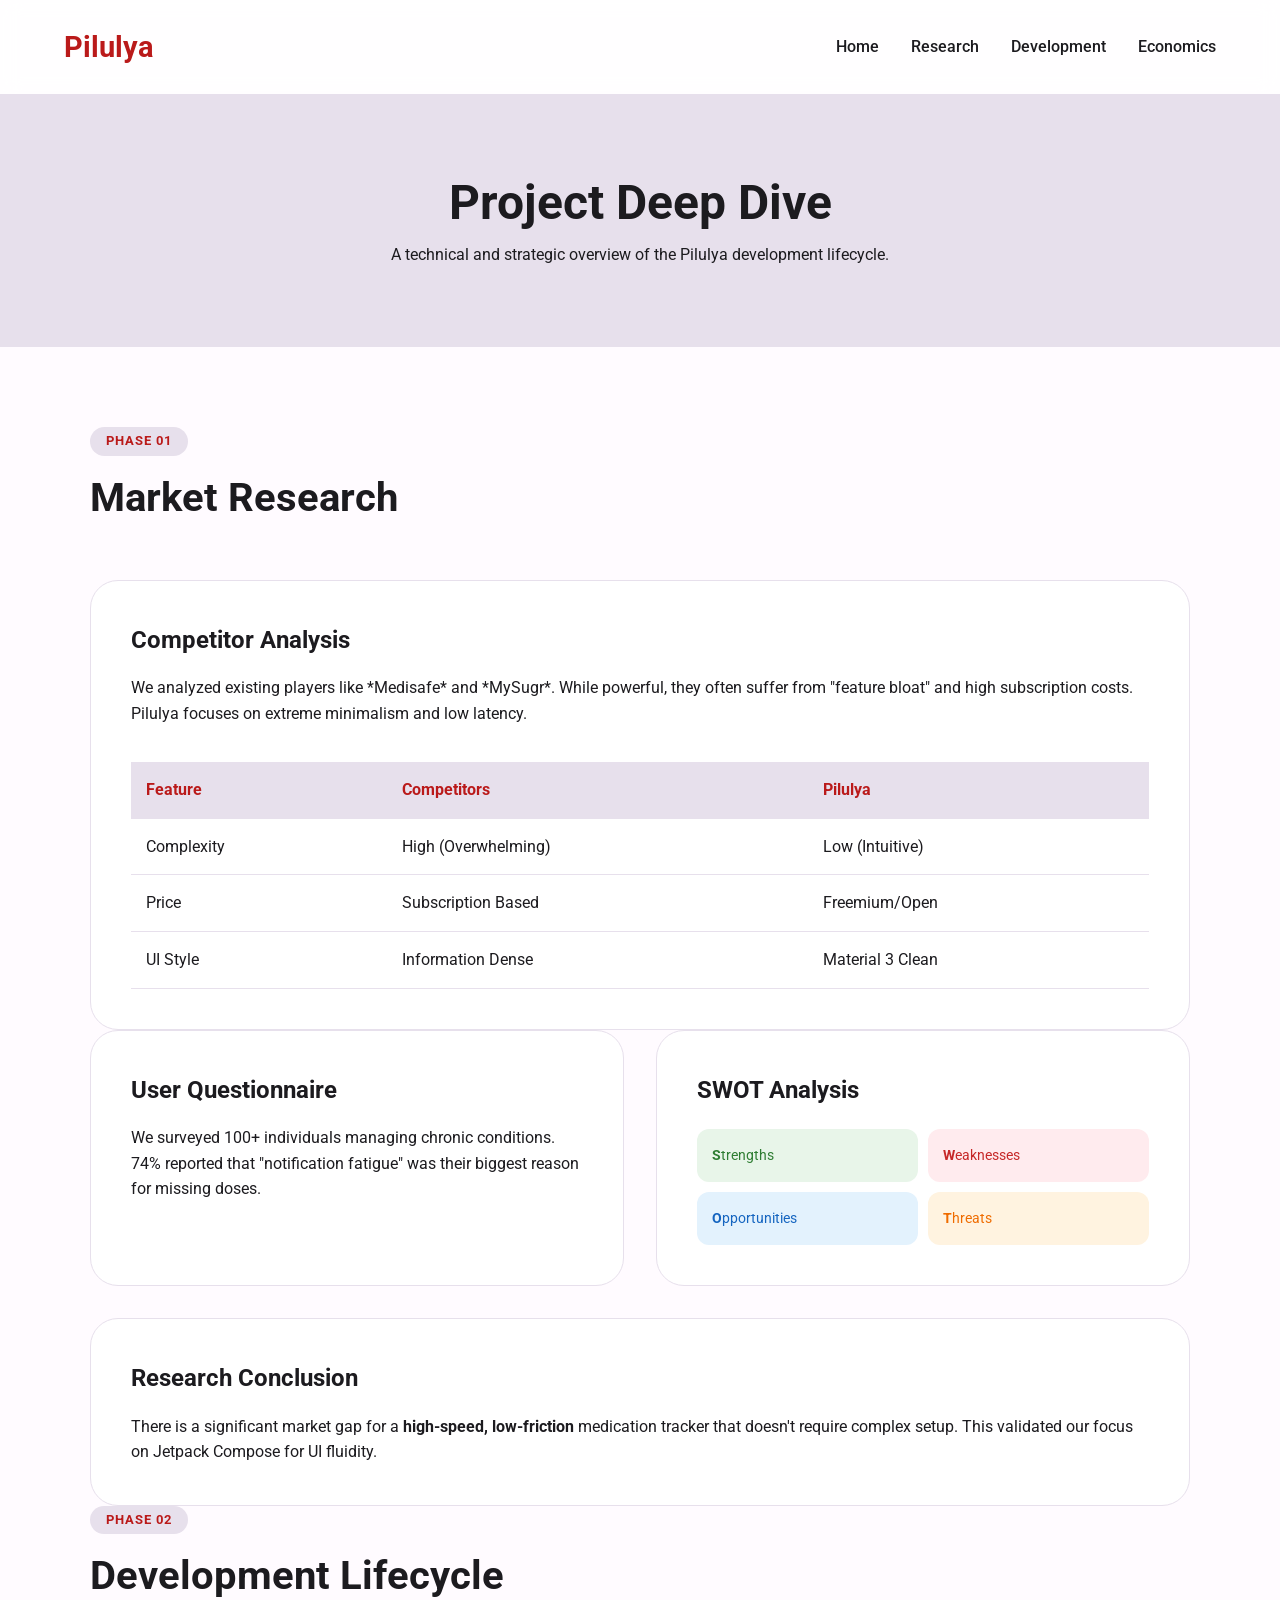
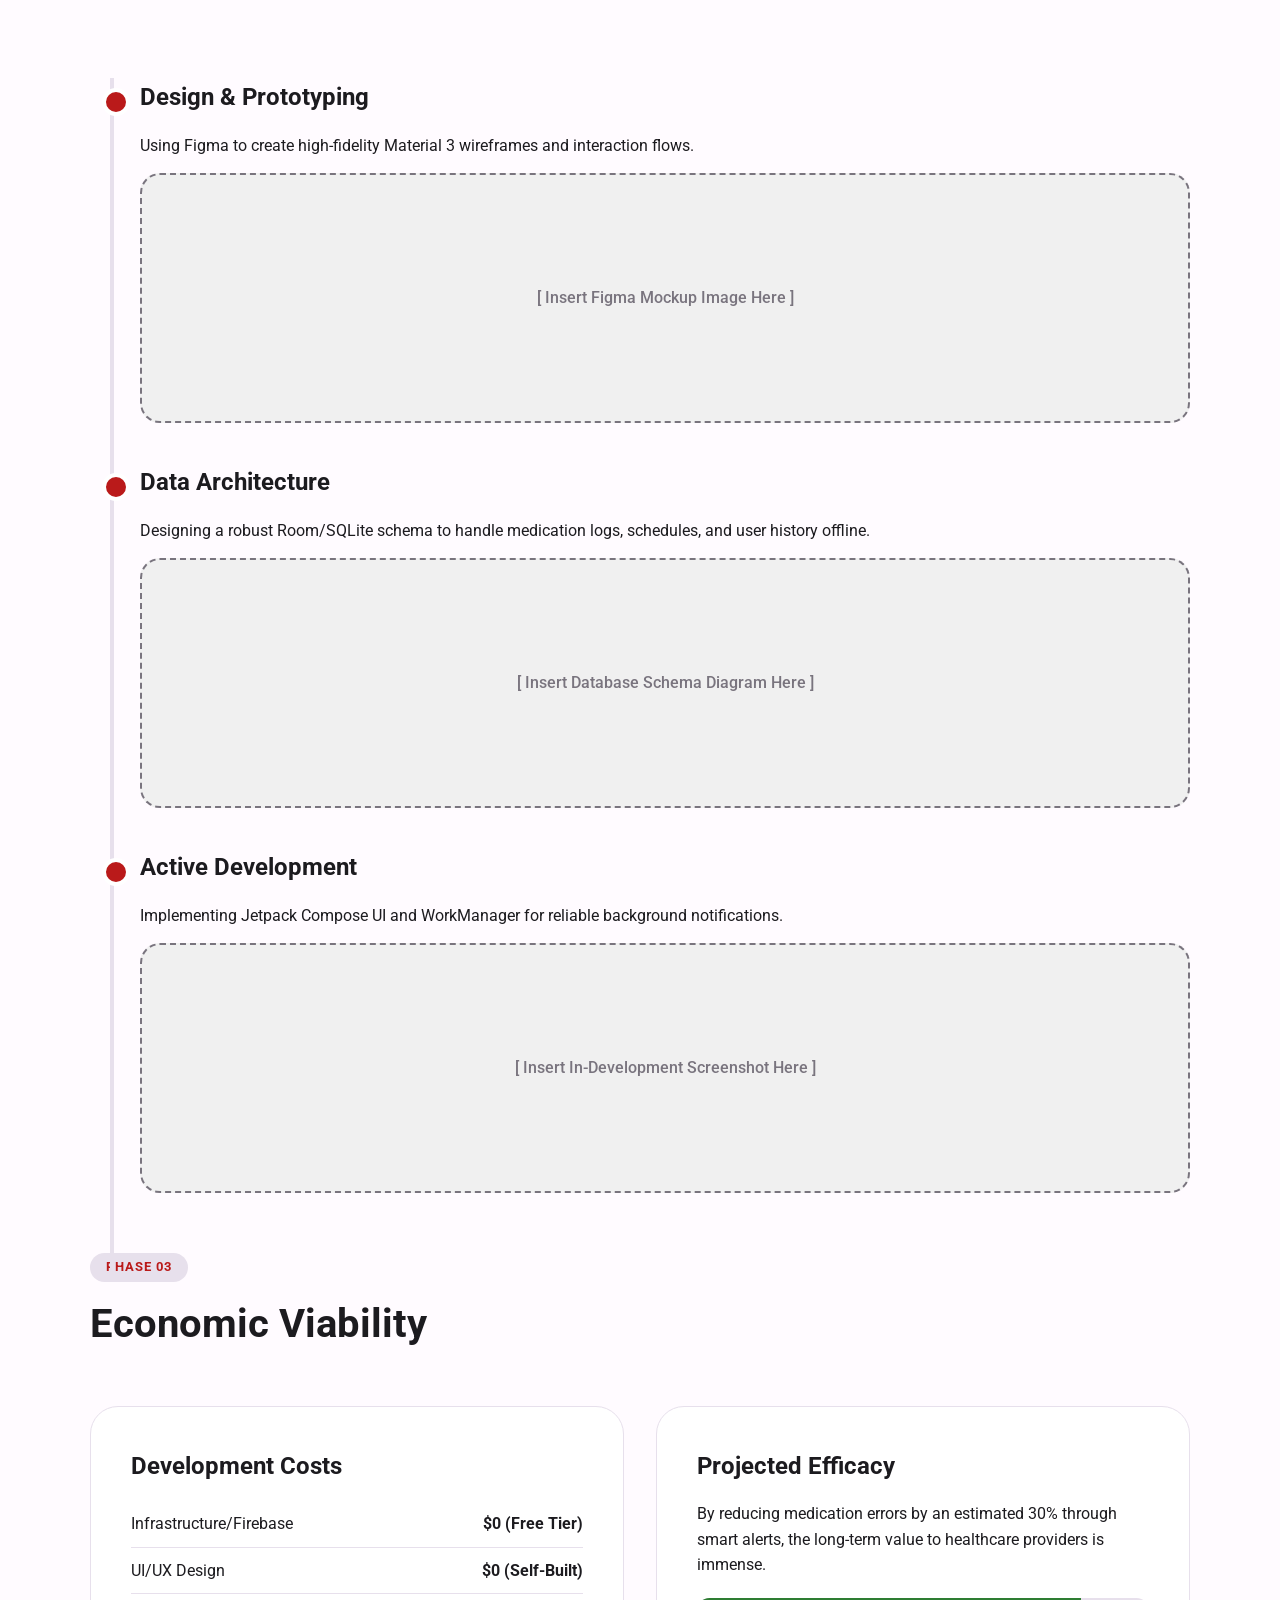
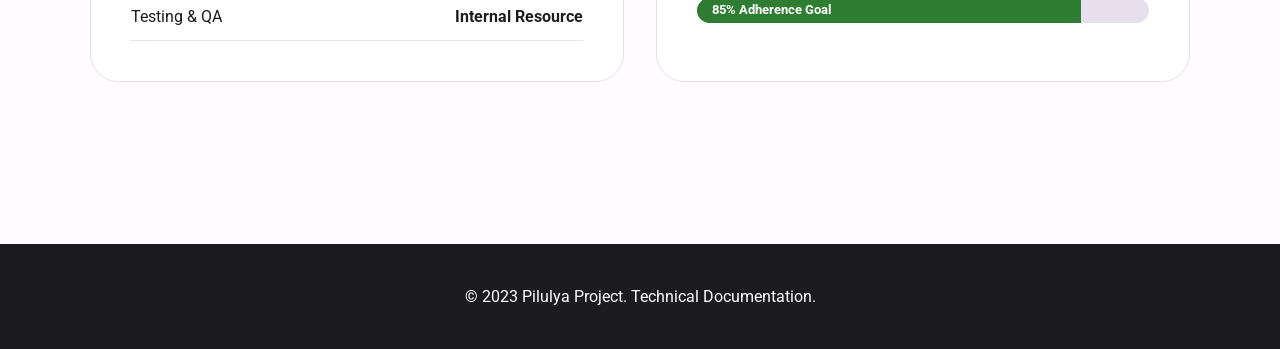
==== site/about.html @ 0bb1e834 "Переместил файлы сайта в папку site" ====
<!DOCTYPE html>
<html lang="en">
<head>
    <meta charset="UTF-8">
    <meta name="viewport" content="width=device-width, initial-scale=1.0">
    <title>About Project | Pilulya</title>
    <link rel="stylesheet" href="style.css">
    <link href="https://fonts.googleapis.com/css2?family=Roboto:wght@300;400;500;700&display=swap" rel="stylesheet">
</head>
<body>

    <nav class="navbar">
        <div class="logo"><a href="index.html" style="text-decoration: none; color: var(--md-sys-color-primary);">Pilulya</a></div>
        <ul class="nav-links">
            <li><a href="index.html">Home</a></li>
            <li><a href="#market-research">Research</a></li>
            <li><a href="#development">Development</a></li>
            <li><a href="#economic">Economics</a></li>
        </ul>
    </nav>

    <header class="about-hero">
        <h1>Project Deep Dive</h1>
        <p>A technical and strategic overview of the Pilulya development lifecycle.</p>
    </header>

    <main class="container section">
        
        <!-- SECTION 1: MARKET RESEARCH -->
        <section id="market-research" class="research-section">
            <div class="section-header">
                <span class="badge">Phase 01</span>
                <h2>Market Research</h2>
            </div>

            <div class="card full-width">
                <h3>Competitor Analysis</h3>
                <p>We analyzed existing players like *Medisafe* and *MySugr*. While powerful, they often suffer from "feature bloat" and high subscription costs. Pilulya focuses on extreme minimalism and low latency.</p>
                <div class="comparison-table">
                    <table>
                        <thead>
                            <tr>
                                <th>Feature</th>
                                <th>Competitors</th>
                                <th>Pilulya</th>
                            </tr>
                        </thead>
                        <tbody>
                            <tr><td>Complexity</td><td>High (Overwhelming)</td><td>Low (Intuitive)</td></tr>
                            <tr><td>Price</td><td>Subscription Based</td><td>Freemium/Open</td></tr>
                            <tr><td>UI Style</td><td>Information Dense</td><td>Material 3 Clean</td></tr>
                        </tbody>
                    </table>
                </div>
            </div>

            <div class="grid-2">
                <div class="card">
                    <h3>User Questionnaire</h3>
                    <p>We surveyed 100+ individuals managing chronic conditions. 74% reported that "notification fatigue" was their biggest reason for missing doses.</p>
                </div>
                <div class="card">
                    <h3>SWOT Analysis</h3>
                    <div class="swot-grid">
                        <div class="swot-item s"><strong>S</strong>trengths</div>
                        <div class="swot-item w"><strong>W</strong>eaknesses</div>
                        <div class="swot-item o"><strong>O</strong>pportunities</div>
                        <div class="swot-item t"><strong>T</strong>hreats</div>
                    </div>
                </div>
            </div>

            <div class="card full-width conclusion-card">
                <h3>Research Conclusion</h3>
                <p>There is a significant market gap for a <strong>high-speed, low-friction</strong> medication tracker that doesn't require complex setup. This validated our focus on Jetpack Compose for UI fluidity.</p>
            </div>
        </section>

        <!-- SECTION 2: DEVELOPMENT STAGES -->
        <section id="development" class="development-section">
            <div class="section-header">
                <span class="badge">Phase 02</span>
                <h2>Development Lifecycle</h2>
            </div>

            <div class="timeline">
                <!-- Stage 1: Figma -->
                <div class="timeline-item">
                    <div class="timeline-content">
                        <h3>Design & Prototyping</h3>
                        <p>Using Figma to create high-fidelity Material 3 wireframes and interaction flows.</p>
                        <div class="image-placeholder figma-mockup">
                            <span>[ Insert Figma Mockup Image Here ]</span>
                        </div>
                    </div>
                </div>

                <!-- Stage 2: Database -->
                <div class="timeline-item">
                    <div class="timeline-content">
                        <h3>Data Architecture</h3>
                        <p>Designing a robust Room/SQLite schema to handle medication logs, schedules, and user history offline.</p>
                        <div class="image-placeholder db-schema">
                            <span>[ Insert Database Schema Diagram Here ]</span>
                        </div>
                    </div>
                </div>

                <!-- Stage 3: Implementation -->
                <div class="timeline-item">
                    <div class="timeline-content">
                        <h3>Active Development</h3>
                        <p>Implementing Jetpack Compose UI and WorkManager for reliable background notifications.</p>
                        <div class="image-placeholder app-screenshot">
                            <span>[ Insert In-Development Screenshot Here ]</span>
                        </div>
                    </div>
                </div>
            </div>
        </section>

        <!-- SECTION 3: ECONOMIC VIABILITY -->
        <section id="economic" class="economics-section">
            <div class="section-header">
                <span class="badge">Phase 03</span>
                <h2>Economic Viability</h2>
            </div>

            <div class="grid-2">
                <div class="card cost-card">
                    <h3>Development Costs</h3>
                    <ul class="cost-list">
                        <li><span>Infrastructure/Firebase</span> <strong>$0 (Free Tier)</strong></li>
                        <li><span>UI/UX Design</span> <strong>$0 (Self-Built)</strong></li>
                        <li><span>Testing & QA</span> <strong>Internal Resource</strong></li>
                    </ul>
                </div>
                <div class="card efficacy-card">
                    <h3>Projected Efficacy</h3>
                    <p>By reducing medication errors by an estimated 30% through smart alerts, the long-term value to healthcare providers is immense.</p>
                    <div class="progress-bar"><div class="progress-fill" style="width: 85%;">85% Adherence Goal</div></div>
                </div>
            </div>
        </section>

    </main>

    <footer>
        <p>&copy; 2023 Pilulya Project. Technical Documentation.</p>
    </footer>

</body>
</html>
---- site/style.css ----
/* Material 3 Color Palette & Variables */
:root {
    --md-sys-color-primary: #ba1a1a; /* Deep Red */
    --md-sys-color-on-primary: #ffffff;
    --md-sys-color-secondary: #2e7d32; /* Forest Green */
    --md-sys-color-on-secondary: #ffffff;
    --md-sys-color-surface: #fffbff;
    --md-sys-color-surface-variant: #e7e0ec;
    --md-sys-color-on-surface: #1c1b1f;
    --md-sys-color-outline: #79747e;
    --md-sys-color-error: #ba1a1a;
    --md-sys-color-success: #4caf50;

    --transition: all 0.3s cubic-bezier(0.4, 0, 0.2, 1);
}

* {
    margin: 0;
    padding: 0;
    box-sizing: border-box;

}

html {
    scroll-behavior: smooth;
}

body {
    font-family: 'Roboto', sans-serif;
    background-color: var(--md-sys-color-surface);
    color: var(--md-sys-color-on-surface);
    line-height: 1.6;
}

.container {
    max-width: 1100px;
    margin: 0 auto;
    padding: 0 20px;
}

/* Typography */
h1 { font-size: 3.5rem; line-height: 1.2; margin-bottom: 1.5rem; }
h2 { font-size: 2.5rem; color: var(--md-sys-color-on-surface); }
h3 { font-size: 1.5rem; margin-bottom: 1rem; }
.text-red { color: var(--md-sys-color-primary); }

/* Navbar */
.navbar {
    display: flex;
    justify-content: space-between;
    align-items: center;
    padding: 1.5rem 5%;
    position: sticky;
    top: 0;
    background: rgba(255, 255, 255, 0.8);
    backdrop-filter: blur(10px);
    z-index: 1000;
}

.logo {
    font-size: 1.8rem;
    font-weight: 700;
    color: var(--md-sys-color-primary);
}

.nav-links {
    display: flex;
    list-style: none;
    gap: 2rem;
}

.nav-links a {
    text-decoration: none;
    color: var(--md-sys-color-on-surface);
    font-weight: 500;
    transition: var(--transition);
}

.nav-links a:hover {
    color: var(--md-sys-color-secondary);
}

/* Hero Section */
.hero {
    padding: 100px 5% 60px;
    text-align: center;
    background: linear-gradient(180deg, #fff 0%, #fdf2f2 100%);
}

.hero p {
    font-size: 1.2rem;
    max-width: 600px;
    margin: 0 auto 2rem;
    color: var(--md-sys-color-outline);
}

/* Buttons */
.btn-primary {
    background-color: var(--md-sys-color-primary);
    color: white;
    padding: 14px 32px;
    border-radius: 50px; /* M3 Rounded Pill Shape */
    text-decoration: none;
    font-weight: 500;
    display: inline-block;
    transition: var(--transition);
}

.btn-primary:hover {
    transform: translateY(-2px);
    box-shadow: 0 4px 12px rgba(186, 26, 26, 0.3);
}

/* Section Styles */
.section {
    padding: 80px 0;
}

.bg-alt {
    background-color: #fdfcfc;
}

.section-header {
    margin-bottom: 50px;
}

.badge {
    display: inline-block;
    padding: 4px 16px;
    border-radius: 20px;
    background-color: var(--md-sys-color-surface-variant);
    color: var(--md-sys-color-primary);
    font-size: 0.8rem;
    text-transform: uppercase;
    letter-spacing: 1px;
    font-weight: 700;
    margin-bottom: 10px;
}

/* Cards */
.card-grid {
    display: grid;
    grid-template-columns: repeat(auto-fit, minmax(300px, 1fr));
    gap: 2rem;
}

.card {
    background: white;
    padding: 40px;
    border-radius: 28px; /* M3 Large Corner Radius */
    border: 1px solid var(--md-sys-color-surface-variant);
    transition: var(--transition);
}

.card:hover {
    border-color: var(--md-sys-color-secondary);
    transform: translateY(-5px);
}

.icon {
    font-size: 2rem;
    margin-bottom: 1rem;
}

/* Tech Stack */
.tech-grid {
    display: flex;
    flex-wrap: wrap;
    gap: 12px;
}

.tech-item {
    background: var(--md-sys-color-surface-variant);
    padding: 10px 24px;
    border-radius: 50px;
    font-weight: 500;
    color: var(--md-sys-color-on-surface);
}

/* Screenshot Mockups */
.screenshot-slider {
    display: grid;
    grid-template-columns: repeat(auto-fit, minmax(250px, 1fr));
    gap: 2rem;
}

.mockup-card {
    text-align: center;
}

.mockup-img {
    width: 100%;
    aspect-ratio: 9/16;
    border-radius: 32px;
    margin-bottom: 15px;
    display: flex;
    align-items: center;
    justify-content: center;
    font-weight: bold;
    color: var(--md-sys-color-primary);
    border: 8px solid #2c2c2c; /* Phone Frame Effect */
    box-shadow: 0 10px 30px rgba(0,0,0,0.1);
}

/* Footer */
footer {
    text-align: center;
    padding: 40px;
    background: var(--md-sys-color-on-surface);
    color: white;
    margin-top: 50px;
}

/* Responsive Mobile Adjustments */
@media (max-width: 768px) {
    h1 { font-size: 2.5rem; }
    .nav-links { display: none; } /* For simplicity in this demo */
}

/* --- Additional Styles for About Page --- */

.about-hero {
    padding: 80px 5%;
    text-align: center;
    background: var(--md-sys-color-surface-variant);
}

.about-hero h1 {
    font-size: 3rem;
    margin-bottom: 10px;
}

/* Layout Helpers */
.grid-2 {
    display: grid;
    grid-template-columns: repeat(auto-fit, minmax(450px, 1fr));
    gap: 2rem;
    margin-bottom: 2rem;
}

.full-width {
    grid-column: 1 / -1;
}

/* Comparison Table */
.comparison-table {
    overflow-x: auto;
    margin-top: 20px;
}

table {
    width: 100%;
    border-collapse: collapse;
    margin-top: 1rem;
}

th, td {
    text-align: left;
    padding: 15px;
    border-bottom: 1px solid var(--md-sys-color-surface-variant);
}

th {
    background-color: var(--md-sys-color-surface-variant);
    color: var(--md-sys-color-primary);
}

/* SWOT Analysis */
.swot-grid {
    display: grid;
    grid-template-columns: 1fr 1fr;
    gap: 10px;
    margin-top: 20px;
}

.swot-item {
    padding: 15px;
    border-radius: 12px;
    font-size: 0.9rem;
}
.s { background: #e8f5e9; color: #2e7d32; } /* Green */
.w { background: #ffebee; color: #c62828; } /* Red */
.o { background: #e3f2fd; color: #1565c0; } /* Blue */
.t { background: #fff3e0; color: #ef6c00; } /* Orange */

/* Timeline Styles */
.timeline {
    position: relative;
    padding: 20px 0;
}

.timeline::before {
    content: '';
    position: absolute;
    left: 20px;
    height: 100%;
    width: 4px;
    background: var(--md-sys-color-surface-variant);
}

.timeline-item {
    margin-left: 50px;
    margin-bottom: 40px;
    position: relative;
}

.timeline-item::before {
    content: '';
    position: absolute;
    left: -38px;
    top: 10px;
    width: 20px;
    height: 20px;
    border-radius: 50%;
    background: var(--md-sys-color-primary);
    border: 4px solid white;
}

/* Image Placeholders */
.image-placeholder {
    width: 100%;
    height: 250px;
    background: #f0f0f0;
    border: 2px dashed var(--md-sys-color-outline);
    border-radius: 20px;
    display: flex;
    align-items: center;
    justify-content: center;
    margin-top: 15px;
    color: var(--md-sys-color-outline);
    font-weight: 500;
}

/* Economic Section */
.cost-list {
    list-style: none;
}

.cost-list li {
    display: flex;
    justify-content: space-between;
    padding: 10px 0;
    border-bottom: 1px solid var(--md-sys-color-surface-variant);
}

.progress-bar {
    background: var(--md-sys-color-surface-variant);
    height: 25px;
    border-radius: 50px;
    margin-top: 20px;
    overflow: hidden;
}

.progress-fill {
    background: var(--md-sys-color-secondary);
    height: 100%;
    display: flex;
    align-items: center;
    padding-left: 15px;
    color: white;
    font-size: 0.8rem;
    font-weight: bold;
}

/* Responsive Fixes */
@media (max-width: 600px) {
    .grid-2 { grid-template-columns: 1fr; }
}

/* --- Team Page Specific Styles --- */

.team-grid {
    display: grid;
    grid-template-columns: repeat(auto-fit, minmax(300px, 1fr));
    gap: 2.5rem;
    justify-content: center;
}

.team-card {
    background: white;
    border-radius: 32px; /* M3 Large Radius */
    padding: 40px 20px;
    text-align: center;
    border: 1px solid var(--md-sys-color-surface-variant);
    transition: var-transition;
}

.team-card:hover {
    transform: translateY(-10px);
    box-shadow: 0 12px 24px rgba(0,0,0,0.05);
}

.member-avatar {
    width: 100px;
    height: 100px;
    margin: 0 auto 20px;
    border-radius: 50%;
    display: flex;
    align-items: center;
    justify-content: center;
    font-weight: 700;
    font-size: 1.5rem;
    color: white;
}

.member-info h3 {
    margin-bottom: 5px;
    font-size: 1.4rem;
}

.member-info p {
    font-size: 0.95rem;
    color: var(--md-sys-color-outline);
    margin-bottom: 20px;
    min-height: 45px; /* Keeps cards aligned */
}

/* Role Badges */
.role-badge {
    display: inline-block;
    padding: 6px 16px;
    border-radius: 50px;
    font-size: 0.75rem;
    text-transform: uppercase;
    font-weight: 700;
    letter-spacing: 0.5px;
    margin-bottom: 15px;
}

/* Role Specific Colors */
.role-lead { background: #ffebee; color: var(--md-sys-color-primary); }
.role-tech { background: #e8f5e9; color: var(--md-sys-color-secondary); }
.role-design { background: #f3e5f5; color: #7b1fa2; }
.role-finance { background: #fff8e1; color: #ff8f00; }

.social-links {
    font-size: 0.85rem;
}

.social-links a {
    text-decoration: none;
    color: var(--md-sys-color-primary);
    font-weight: 500;
}

.active {
    border-bottom: 2px solid var(--md-sys-color-primary);
}

/* --- Journal Page Specific Styles --- */

.journal-feed {
    display: flex;
    flex-direction: column;
    gap: 2rem;
    max-width: 800px; /* Keeps the reading line comfortable for eyes */
    margin: 0 auto;
}

.journal-post {
    background: white;
    border-radius: 28px;
    padding: 40px;
    border: 1px solid var(--md-sys-color-surface-variant);
    display: flex;
    flex-direction: column;
    gap: 15px;
    transition: var(--transition);
}

.journal-post:hover {
    border-color: var(--md-sys-color-secondary);
    box-shadow: 0 8px 24px rgba(0,0,0,0.05);
}

.post-date {
    font-size: 0.85rem;
    font-weight: 700;
    color: var(--md-sys-color-outline);
    text-transform: uppercase;
    letter-spacing: 1px;
}

.post-content h2 {
    font-size: 1.8rem;
    margin-bottom: 15px;
    line-height: 1.3;
}

.post-content p {
    color: var(--md-sys-color-on-surface);
    font-size: 1.1rem;
    margin-bottom: 20px;
}

/* Tags/Badges for Posts */
.tag {
    display: inline-block;
    padding: 4px 12px;
    border-radius: 8px;
    font-size: 0.75rem;
    font-weight: 700;
    text-transform: uppercase;
    margin-bottom: 10px;
}

.tag-design { background: #f3e5f5; color: #7b1fa2; }
.tag-tech { background: #e8f5e9; color: #2e7d32; }
.tag-launch { background: #ffebee; color: #c62828; }

/* Text Button Style */
.btn-text {
    text-decoration: none;
    color: var(--md-sys-color-primary);
    font-weight: 700;
    font-size: 1rem;
}

.btn-text:hover {
    text-decoration: underline;
}

/* Active Link in Nav */
.nav-links a.active {
    color: var(--md-sys-color-primary);
    border-bottom: 2px solid var(--md-sys-color-primary);
}

/* --- Resources Page Specific Styles --- */

/* Diagram Placeholder Styling */
/* Diagram Placeholder Styling */
.diagram-placeholder {
    width: 100%;
    aspect-ratio: 16/9; /* Maintains a cinematic widescreen shape */
    background: var(--md-sys-color-surface-variant);
    border: 2px dashed var(--md-sys-color-outline);
    border-radius: 24px;
    margin: 30px 0;
    display: flex;
    flex-direction: column;
    align-items: center;
    justify-content: center;
    text-align: center;
    padding: 20px;
}

.icon-box {
    font-size: 3rem; /* Large emoji/icon size */
    margin-bottom: 10px;
}


.stats-row {
    display: grid;
    grid-template-columns: repeat(auto-fit, minmax(150px, 1fr));
    gap: 20px;
    margin-top: 30px;
    padding-top: 30px;
    border-top: 1px solid var(--md-sys-color-surface-variant);
}

.stat-item {
    text-align: center;
}

.stat-item strong {
    font-size: 1.5rem;
    color: var(--md-sys-color-primary);
}

/* Resource Link List */
.resource-links-section {
    margin-top: 60px;
}

.link-list {
    display: flex;
    flex-direction: column;
    gap: 15px;
}

.resource-link {
    display: flex;
    align-items: center;
    padding: 25px;
    background: white;
    text-decoration: none;
    border-radius: 24px;
    border: 1px solid var(--md-sys-color-surface-variant);
    transition: var(--transition);
}

.resource-link:hover {
    border-color: var(--md-sys-color-secondary);
    transform: translateX(10px);
    background-color: #f9fff9; /* Very subtle green tint */
}

.link-icon {
    font-size: 1.5rem;
    margin-right: 20px;
}

.link-text {
    flex-grow: 1;
}

.link-text h3 {
    font-size: 1.2rem;
    color: var(--md-sys-color-on-surface);
    margin-bottom: 5px;
}

.link-text p {
    font-size: 0.9rem;
    color: var(--md-sys-color-outline);
    margin: 0;
}

.arrow {
    font-size: 1.2rem;
    color: var(--md-sys-color-secondary);
    opacity: 0;
    transition: var(--transition);
}

.resource-link:hover .arrow {
    opacity: 1;
}

@media (max-width: 768px) {
    .resource-link {
        flex-direction: column;
        align-items: flex-start;
    }
    .arrow {
        display: none; /* Hide arrow on mobile to save space */
    }
    .link-icon {
        margin-bottom: 15px;
    }
}
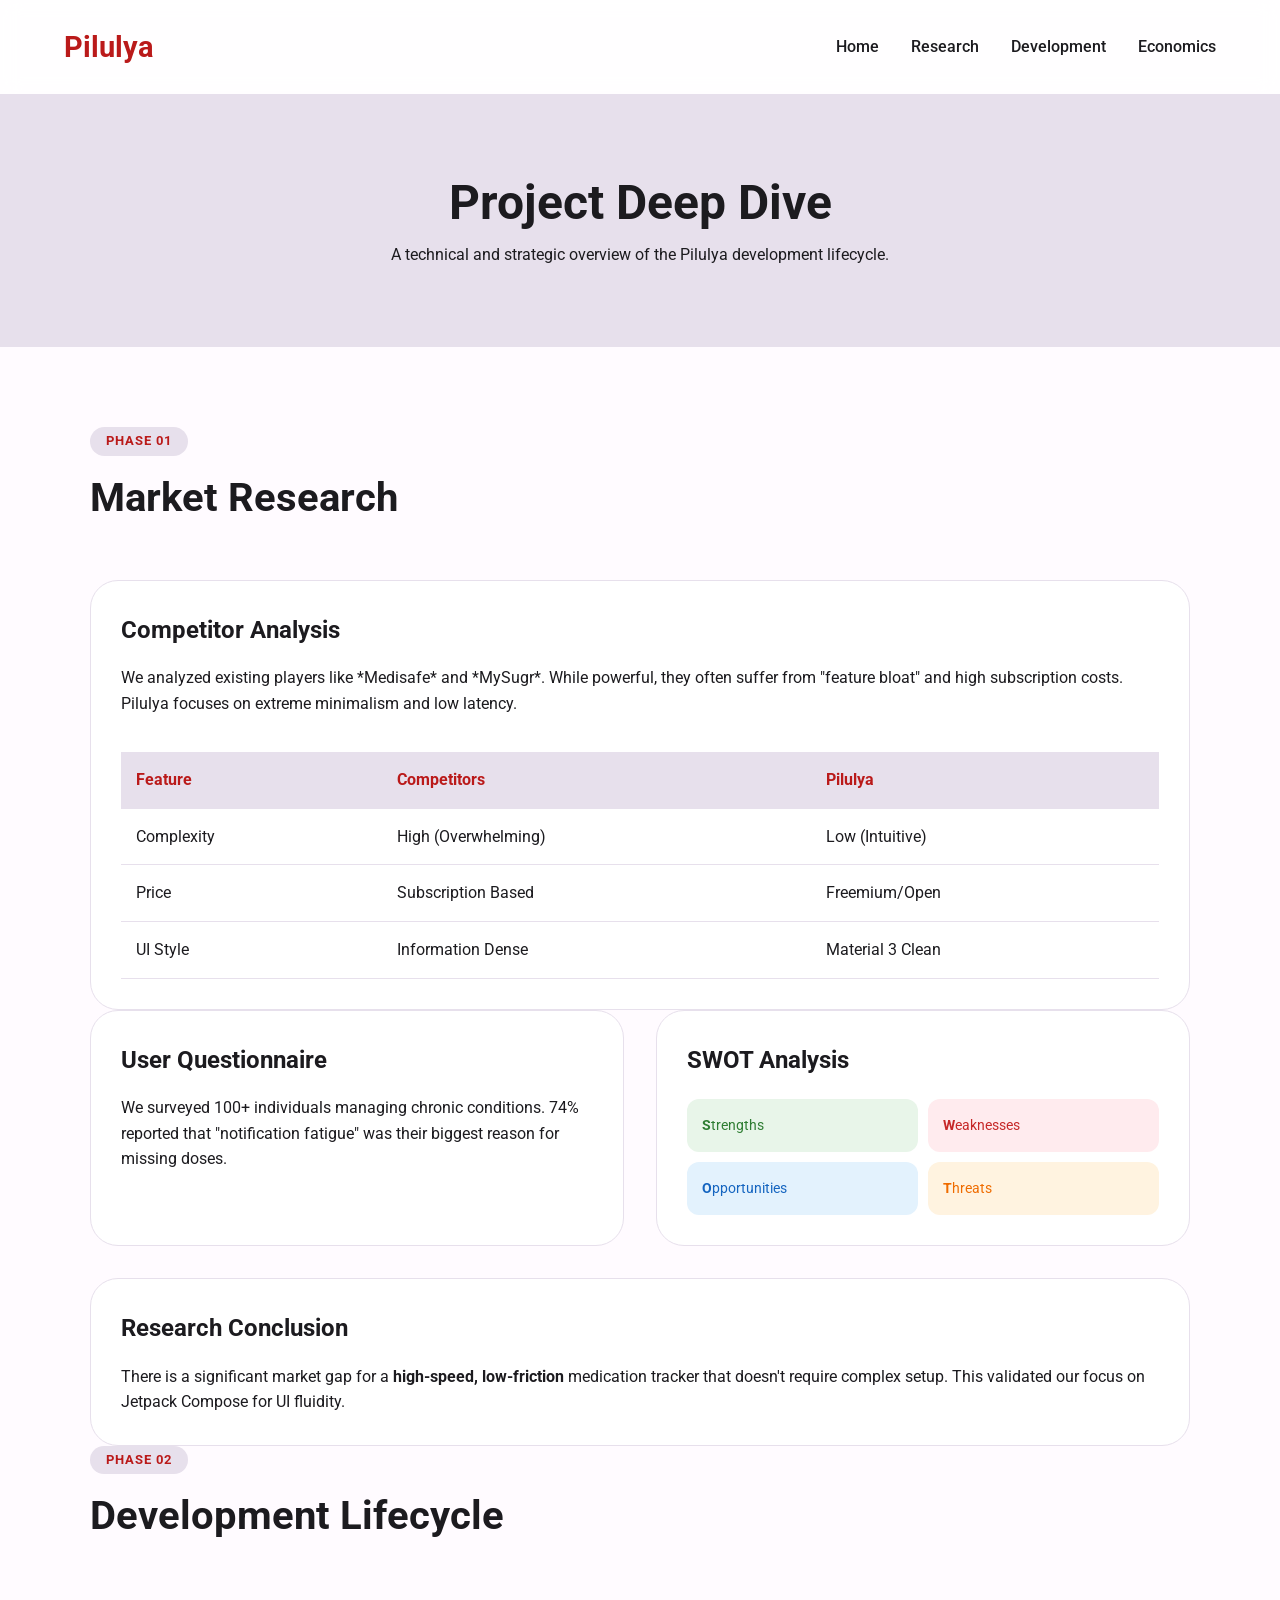
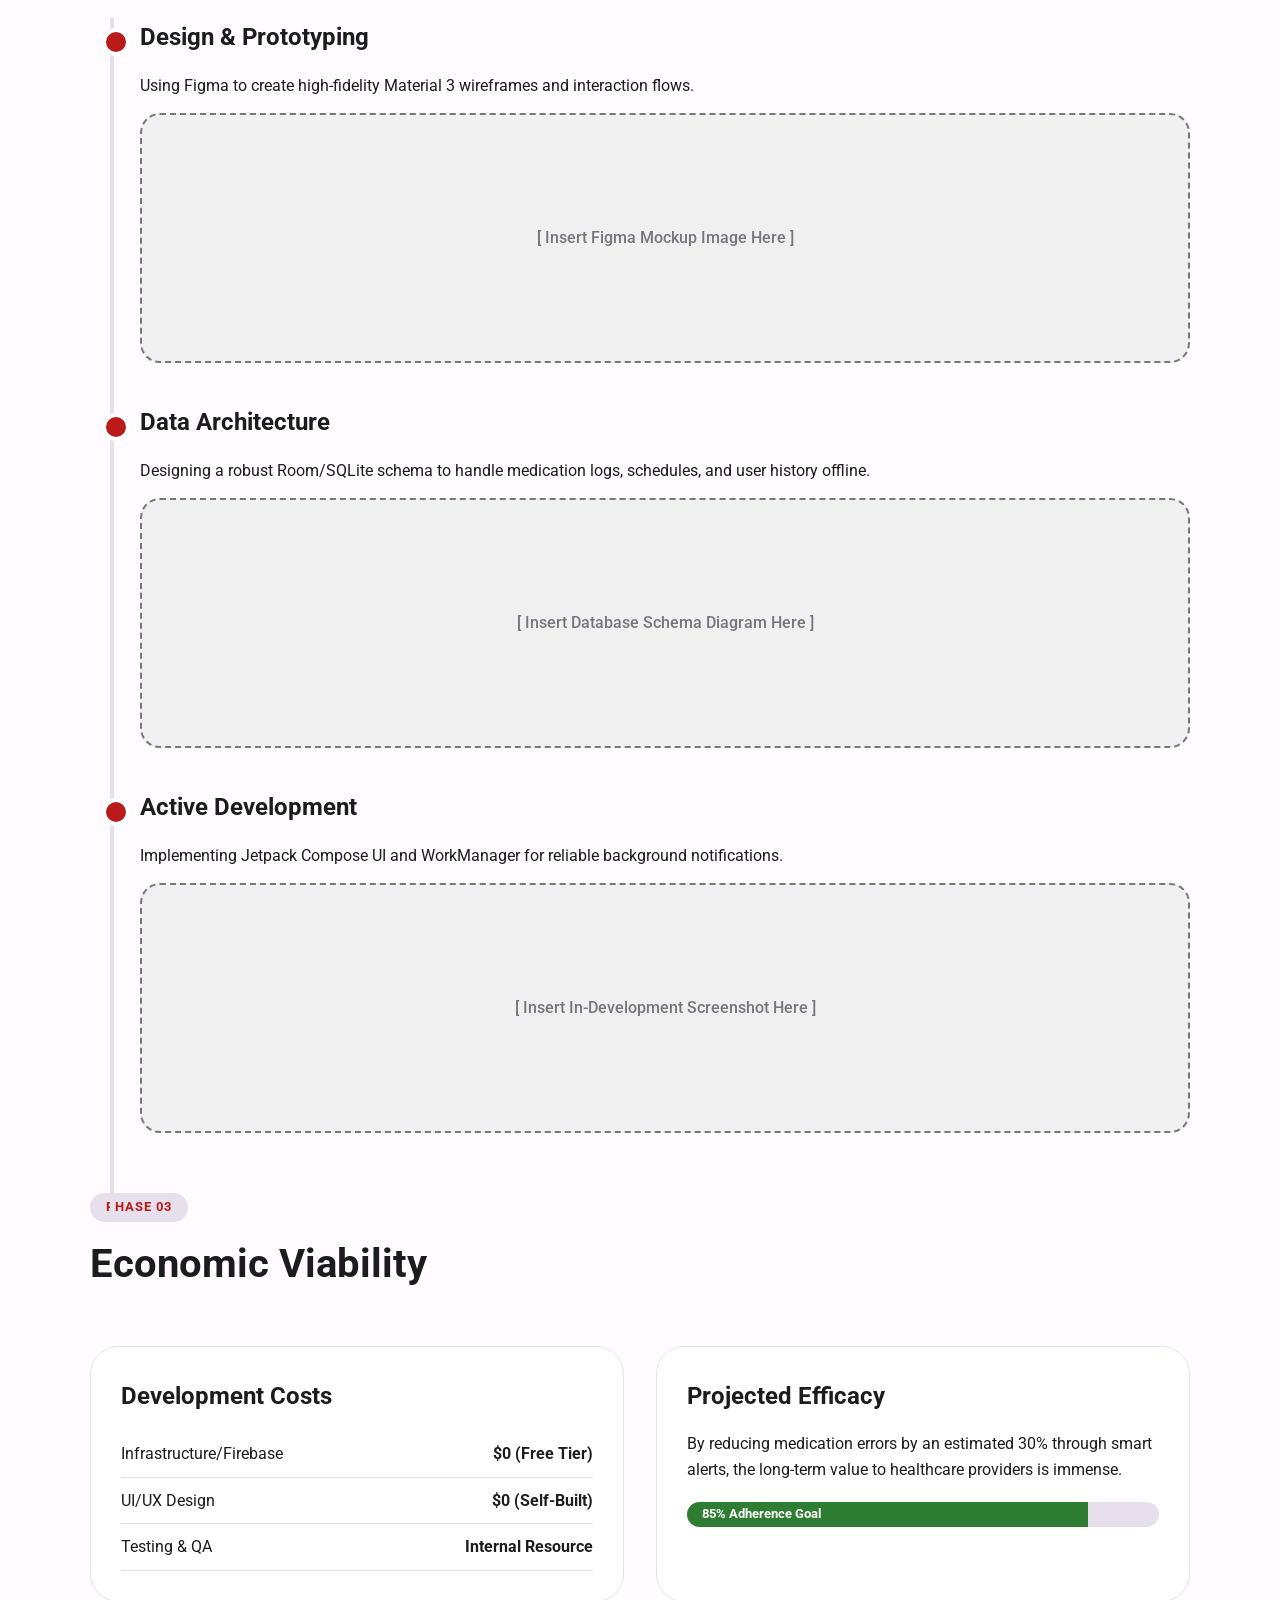
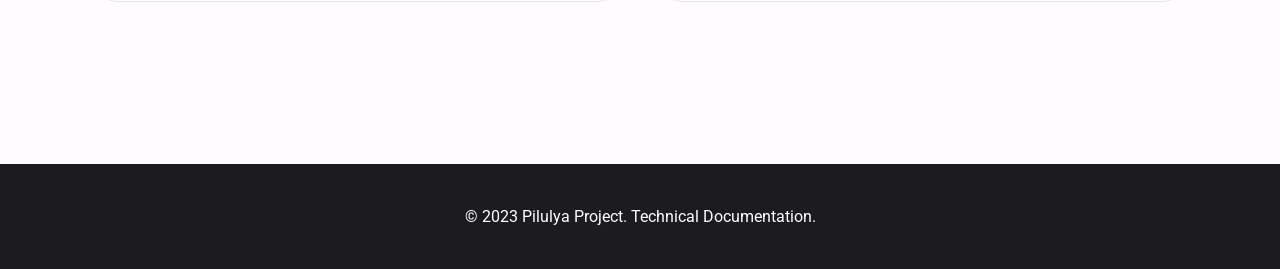
==== commit db697dec: "изменил структуру папки site" ====
--- a/site/about.html
+++ b/site/about.html
@@ -4,7 +4,7 @@
     <meta charset="UTF-8">
     <meta name="viewport" content="width=device-width, initial-scale=1.0">
     <title>About Project | Pilulya</title>
-    <link rel="stylesheet" href="style.css">
+    <link rel="stylesheet" href="/site/css/style.css">
     <link href="https://fonts.googleapis.com/css2?family=Roboto:wght@300;400;500;700&display=swap" rel="stylesheet">
 </head>
 <body>
--- a/site/css/style.css
+++ b/site/css/style.css
@@ -0,0 +1,652 @@
+
+:root {
+    --md-sys-color-primary: #ba1a1a; 
+    --md-sys-color-on-primary: #ffffff;
+    --md-sys-color-secondary: #2e7d32; 
+    --md-sys-color-on-secondary: #ffffff;
+    --md-sys-color-surface: #fffbff;
+    --md-sys-color-surface-variant: #e7e0ec;
+    --md-sys-color-on-surface: #1c1b1f;
+    --md-sys-color-outline: #79747e;
+    --md-sys-color-error: #ba1a1a;
+    --md-sys-color-success: #4caf50;
+
+    --transition: all 0.3s cubic-bezier(0.4, 0, 0.2, 1);
+}
+
+* {
+    margin: 0;
+    padding: 0;
+    box-sizing: border-box;
+
+}
+
+html {
+    scroll-behavior: smooth;
+}
+
+body {
+    font-family: 'Roboto', sans-serif;
+    background-color: var(--md-sys-color-surface);
+    color: var(--md-sys-color-on-surface);
+    line-height: 1.6;
+}
+
+.container {
+    max-width: 1100px;
+    margin: 0 auto;
+    padding: 0 20px;
+}
+
+
+h1 { font-size: 3.5rem; line-height: 1.2; margin-bottom: 1.5rem; }
+h2 { font-size: 2.5rem; color: var(--md-sys-color-on-surface); }
+h3 { font-size: 1.5rem; margin-bottom: 1rem; }
+.text-red { color: var(--md-sys-color-primary); }
+
+
+.navbar {
+    display: flex;
+    justify-content: space-between;
+    align-items: center;
+    padding: 1.5rem 5%;
+    position: sticky;
+    top: 0;
+    background: rgba(255, 255, 255, 0.8);
+    backdrop-filter: blur(10px);
+    z-index: 1000;
+}
+
+.logo {
+    font-size: 1.8rem;
+    font-weight: 700;
+    color: var(--md-sys-color-primary);
+}
+
+.nav-links {
+    display: flex;
+    list-style: none;
+    gap: 2rem;
+}
+
+.nav-links a {
+    text-decoration: none;
+    color: var(--md-sys-color-on-surface);
+    font-weight: 500;
+    transition: var(--transition);
+}
+
+.nav-links a:hover {
+    color: var(--md-sys-color-secondary);
+}
+
+
+.hero {
+    padding: 100px 5% 60px;
+    text-align: center;
+    background: linear-gradient(180deg, #fff 0%, #fdf2f2 100%);
+}
+
+.hero p {
+    font-size: 1.2rem;
+    max-width: 600px;
+    margin: 0 auto 2rem;
+    color: var(--md-sys-color-outline);
+}
+
+
+.btn-primary {
+    background-color: var(--md-sys-color-primary);
+    color: white;
+    padding: 14px 32px;
+    border-radius: 50px; /* M3 Rounded Pill Shape */
+    text-decoration: none;
+    font-weight: 500;
+    display: inline-block;
+    transition: var(--transition);
+}
+
+.btn-primary:hover {
+    transform: translateY(-2px);
+    box-shadow: 0 4px 12px rgba(186, 26, 26, 0.3);
+}
+
+
+.section {
+    padding: 80px 0;
+}
+
+.bg-alt {
+    background-color: #fdfcfc;
+}
+
+.section-header {
+    margin-bottom: 50px;
+}
+
+.badge {
+    display: inline-block;
+    padding: 4px 16px;
+    border-radius: 20px;
+    background-color: var(--md-sys-color-surface-variant);
+    color: var(--md-sys-color-primary);
+    font-size: 0.8rem;
+    text-transform: uppercase;
+    letter-spacing: 1px;
+    font-weight: 700;
+    margin-bottom: 10px;
+}
+
+
+.card-grid {
+    margin: 1% 20%;
+    justify-content: center;
+    display: grid;
+    grid-template-columns: repeat(auto-fit, minmax(150px, 1fr));
+    gap: 1rem;
+}
+
+.card {
+    background: white;
+    padding: 30px;
+    border-radius: 28px; 
+    border: 1px solid var(--md-sys-color-surface-variant);
+    transition: var(--transition);
+
+}
+
+.card:hover {
+    border-color: var(--md-sys-color-secondary);
+    transform: translateY(-5px);
+}
+
+.icon {
+    font-size: 2rem;
+    margin-bottom: 1rem;
+}
+
+
+.tech-grid {
+    justify-content: center;
+    display: flex;
+    flex-wrap: wrap;
+    gap: 12px;
+    margin-top: 1%;
+}
+
+.tech-item {
+    background: var(--md-sys-color-surface-variant);
+    padding: 10px 24px;
+    border-radius: 50px;
+    font-weight: 500;
+    color: var(--md-sys-color-on-surface);
+}
+
+
+.screenshot-slider {
+    margin-top: 1%;
+    justify-content: center;
+    display: flex;
+    flex-wrap: wrap;
+    grid-template-columns: repeat(auto-fit, minmax(250px, 1fr));
+    gap: 10rem;
+}
+
+.mockup-card {
+    
+    text-align: center;
+}
+
+.mockup-img {
+    
+    width: 235px;
+    aspect-ratio: 9/18;
+    border-radius: 32px;
+    display: flex;
+    align-items: center;
+    justify-content: center;
+    font-weight: bold;
+    color: var(--md-sys-color-primary);
+    border: 8px solid #2c2c2c;
+    box-shadow: 0 10px 30px rgba(0,0,0,0.1);
+}
+
+
+footer {
+    text-align: center;
+    padding: 40px;
+    background: var(--md-sys-color-on-surface);
+    color: white;
+    margin-top: 50px;
+}
+
+
+@media (max-width: 768px) {
+    h1 { font-size: 2.5rem; }
+    .nav-links { display: none; } 
+}
+
+
+
+.about-hero {
+    padding: 80px 5%;
+    text-align: center;
+    background: var(--md-sys-color-surface-variant);
+}
+
+.about-hero h1 {
+    font-size: 3rem;
+    margin-bottom: 10px;
+}
+
+/* Layout Helpers */
+.grid-2 {
+    display: grid;
+    grid-template-columns: repeat(auto-fit, minmax(450px, 1fr));
+    gap: 2rem;
+    margin-bottom: 2rem;
+}
+
+.full-width {
+    grid-column: 1 / -1;
+}
+
+/* Comparison Table */
+.comparison-table {
+    overflow-x: auto;
+    margin-top: 20px;
+}
+
+table {
+    width: 100%;
+    border-collapse: collapse;
+    margin-top: 1rem;
+}
+
+th, td {
+    text-align: left;
+    padding: 15px;
+    border-bottom: 1px solid var(--md-sys-color-surface-variant);
+}
+
+th {
+    background-color: var(--md-sys-color-surface-variant);
+    color: var(--md-sys-color-primary);
+}
+
+/* SWOT Analysis */
+.swot-grid {
+    display: grid;
+    grid-template-columns: 1fr 1fr;
+    gap: 10px;
+    margin-top: 20px;
+}
+
+.swot-item {
+    padding: 15px;
+    border-radius: 12px;
+    font-size: 0.9rem;
+}
+.s { background: #e8f5e9; color: #2e7d32; } /* Green */
+.w { background: #ffebee; color: #c62828; } /* Red */
+.o { background: #e3f2fd; color: #1565c0; } /* Blue */
+.t { background: #fff3e0; color: #ef6c00; } /* Orange */
+
+/* Timeline Styles */
+.timeline {
+    position: relative;
+    padding: 20px 0;
+}
+
+.timeline::before {
+    content: '';
+    position: absolute;
+    left: 20px;
+    height: 100%;
+    width: 4px;
+    background: var(--md-sys-color-surface-variant);
+}
+
+.timeline-item {
+    margin-left: 50px;
+    margin-bottom: 40px;
+    position: relative;
+}
+
+.timeline-item::before {
+    content: '';
+    position: absolute;
+    left: -38px;
+    top: 10px;
+    width: 20px;
+    height: 20px;
+    border-radius: 50%;
+    background: var(--md-sys-color-primary);
+    border: 4px solid white;
+}
+
+/* Image Placeholders */
+.image-placeholder {
+    width: 100%;
+    height: 250px;
+    background: #f0f0f0;
+    border: 2px dashed var(--md-sys-color-outline);
+    border-radius: 20px;
+    display: flex;
+    align-items: center;
+    justify-content: center;
+    margin-top: 15px;
+    color: var(--md-sys-color-outline);
+    font-weight: 500;
+}
+
+/* Economic Section */
+.cost-list {
+    list-style: none;
+}
+
+.cost-list li {
+    display: flex;
+    justify-content: space-between;
+    padding: 10px 0;
+    border-bottom: 1px solid var(--md-sys-color-surface-variant);
+}
+
+.progress-bar {
+    background: var(--md-sys-color-surface-variant);
+    height: 25px;
+    border-radius: 50px;
+    margin-top: 20px;
+    overflow: hidden;
+}
+
+.progress-fill {
+    background: var(--md-sys-color-secondary);
+    height: 100%;
+    display: flex;
+    align-items: center;
+    padding-left: 15px;
+    color: white;
+    font-size: 0.8rem;
+    font-weight: bold;
+}
+
+/* Responsive Fixes */
+@media (max-width: 600px) {
+    .grid-2 { grid-template-columns: 1fr; }
+}
+
+/* --- Team Page Specific Styles --- */
+
+.team-grid {
+    display: grid;
+    grid-template-columns: repeat(auto-fit, minmax(300px, 1fr));
+    gap: 2.5rem;
+    justify-content: center;
+}
+
+.team-card {
+    background: white;
+    border-radius: 32px; /* M3 Large Radius */
+    padding: 40px 20px;
+    text-align: center;
+    border: 1px solid var(--md-sys-color-surface-variant);
+    transition: var-transition;
+}
+
+.team-card:hover {
+    transform: translateY(-10px);
+    box-shadow: 0 12px 24px rgba(0,0,0,0.05);
+}
+
+.member-avatar {
+    width: 100px;
+    height: 100px;
+    margin: 0 auto 20px;
+    border-radius: 50%;
+    display: flex;
+    align-items: center;
+    justify-content: center;
+    font-weight: 700;
+    font-size: 1.5rem;
+    color: white;
+}
+
+.member-info h3 {
+    margin-bottom: 5px;
+    font-size: 1.4rem;
+}
+
+.member-info p {
+    font-size: 0.95rem;
+    color: var(--md-sys-color-outline);
+    margin-bottom: 20px;
+    min-height: 45px; /* Keeps cards aligned */
+}
+
+/* Role Badges */
+.role-badge {
+    display: inline-block;
+    padding: 6px 16px;
+    border-radius: 50px;
+    font-size: 0.75rem;
+    text-transform: uppercase;
+    font-weight: 700;
+    letter-spacing: 0.5px;
+    margin-bottom: 15px;
+}
+
+/* Role Specific Colors */
+.role-lead { background: #ffebee; color: var(--md-sys-color-primary); }
+.role-tech { background: #e8f5e9; color: var(--md-sys-color-secondary); }
+.role-design { background: #f3e5f5; color: #7b1fa2; }
+.role-finance { background: #fff8e1; color: #ff8f00; }
+
+.social-links {
+    font-size: 0.85rem;
+}
+
+.social-links a {
+    text-decoration: none;
+    color: var(--md-sys-color-primary);
+    font-weight: 500;
+}
+
+.active {
+    border-bottom: 2px solid var(--md-sys-color-primary);
+}
+
+/* --- Journal Page Specific Styles --- */
+
+.journal-feed {
+    display: flex;
+    flex-direction: column;
+    gap: 2rem;
+    max-width: 800px; /* Keeps the reading line comfortable for eyes */
+    margin: 0 auto;
+}
+
+.journal-post {
+    background: white;
+    border-radius: 28px;
+    padding: 40px;
+    border: 1px solid var(--md-sys-color-surface-variant);
+    display: flex;
+    flex-direction: column;
+    gap: 15px;
+    transition: var(--transition);
+}
+
+.journal-post:hover {
+    border-color: var(--md-sys-color-secondary);
+    box-shadow: 0 8px 24px rgba(0,0,0,0.05);
+}
+
+.post-date {
+    font-size: 0.85rem;
+    font-weight: 700;
+    color: var(--md-sys-color-outline);
+    text-transform: uppercase;
+    letter-spacing: 1px;
+}
+
+.post-content h2 {
+    font-size: 1.8rem;
+    margin-bottom: 15px;
+    line-height: 1.3;
+}
+
+.post-content p {
+    color: var(--md-sys-color-on-surface);
+    font-size: 1.1rem;
+    margin-bottom: 20px;
+}
+
+/* Tags/Badges for Posts */
+.tag {
+    display: inline-block;
+    padding: 4px 12px;
+    border-radius: 8px;
+    font-size: 0.75rem;
+    font-weight: 700;
+    text-transform: uppercase;
+    margin-bottom: 10px;
+}
+
+.tag-design { background: #f3e5f5; color: #7b1fa2; }
+.tag-tech { background: #e8f5e9; color: #2e7d32; }
+.tag-launch { background: #ffebee; color: #c62828; }
+
+/* Text Button Style */
+.btn-text {
+    text-decoration: none;
+    color: var(--md-sys-color-primary);
+    font-weight: 700;
+    font-size: 1rem;
+}
+
+.btn-text:hover {
+    text-decoration: underline;
+}
+
+/* Active Link in Nav */
+.nav-links a.active {
+    color: var(--md-sys-color-primary);
+    border-bottom: 2px solid var(--md-sys-color-primary);
+}
+
+/* --- Resources Page Specific Styles --- */
+
+/* Diagram Placeholder Styling */
+/* Diagram Placeholder Styling */
+.diagram-placeholder {
+    width: 100%;
+    aspect-ratio: 16/9; /* Maintains a cinematic widescreen shape */
+    background: var(--md-sys-color-surface-variant);
+    border: 2px dashed var(--md-sys-color-outline);
+    border-radius: 24px;
+    margin: 30px 0;
+    display: flex;
+    flex-direction: column;
+    align-items: center;
+    justify-content: center;
+    text-align: center;
+    padding: 20px;
+}
+
+.icon-box {
+    font-size: 3rem; /* Large emoji/icon size */
+    margin-bottom: 10px;
+}
+
+
+.stats-row {
+    display: grid;
+    grid-template-columns: repeat(auto-fit, minmax(150px, 1fr));
+    gap: 20px;
+    margin-top: 30px;
+    padding-top: 30px;
+    border-top: 1px solid var(--md-sys-color-surface-variant);
+}
+
+.stat-item {
+    text-align: center;
+}
+
+.stat-item strong {
+    font-size: 1.5rem;
+    color: var(--md-sys-color-primary);
+}
+
+/* Resource Link List */
+.resource-links-section {
+    margin-top: 60px;
+}
+
+.link-list {
+    display: flex;
+    flex-direction: column;
+    gap: 15px;
+}
+
+.resource-link {
+    display: flex;
+    align-items: center;
+    padding: 25px;
+    background: white;
+    text-decoration: none;
+    border-radius: 24px;
+    border: 1px solid var(--md-sys-color-surface-variant);
+    transition: var(--transition);
+}
+
+.resource-link:hover {
+    border-color: var(--md-sys-color-secondary);
+    transform: translateX(10px);
+    background-color: #f9fff9; /* Very subtle green tint */
+}
+
+.link-icon {
+    font-size: 1.5rem;
+    margin-right: 20px;
+}
+
+.link-text {
+    flex-grow: 1;
+}
+
+.link-text h3 {
+    font-size: 1.2rem;
+    color: var(--md-sys-color-on-surface);
+    margin-bottom: 5px;
+}
+
+.link-text p {
+    font-size: 0.9rem;
+    color: var(--md-sys-color-outline);
+    margin: 0;
+}
+
+.arrow {
+    font-size: 1.2rem;
+    color: var(--md-sys-color-secondary);
+    opacity: 0;
+    transition: var(--transition);
+}
+
+.resource-link:hover .arrow {
+    opacity: 1;
+}
+
+@media (max-width: 768px) {
+    .resource-link {
+        flex-direction: column;
+        align-items: flex-start;
+    }
+    .arrow {
+        display: none; /* Hide arrow on mobile to save space */
+    }
+    .link-icon {
+        margin-bottom: 15px;
+    }
+}
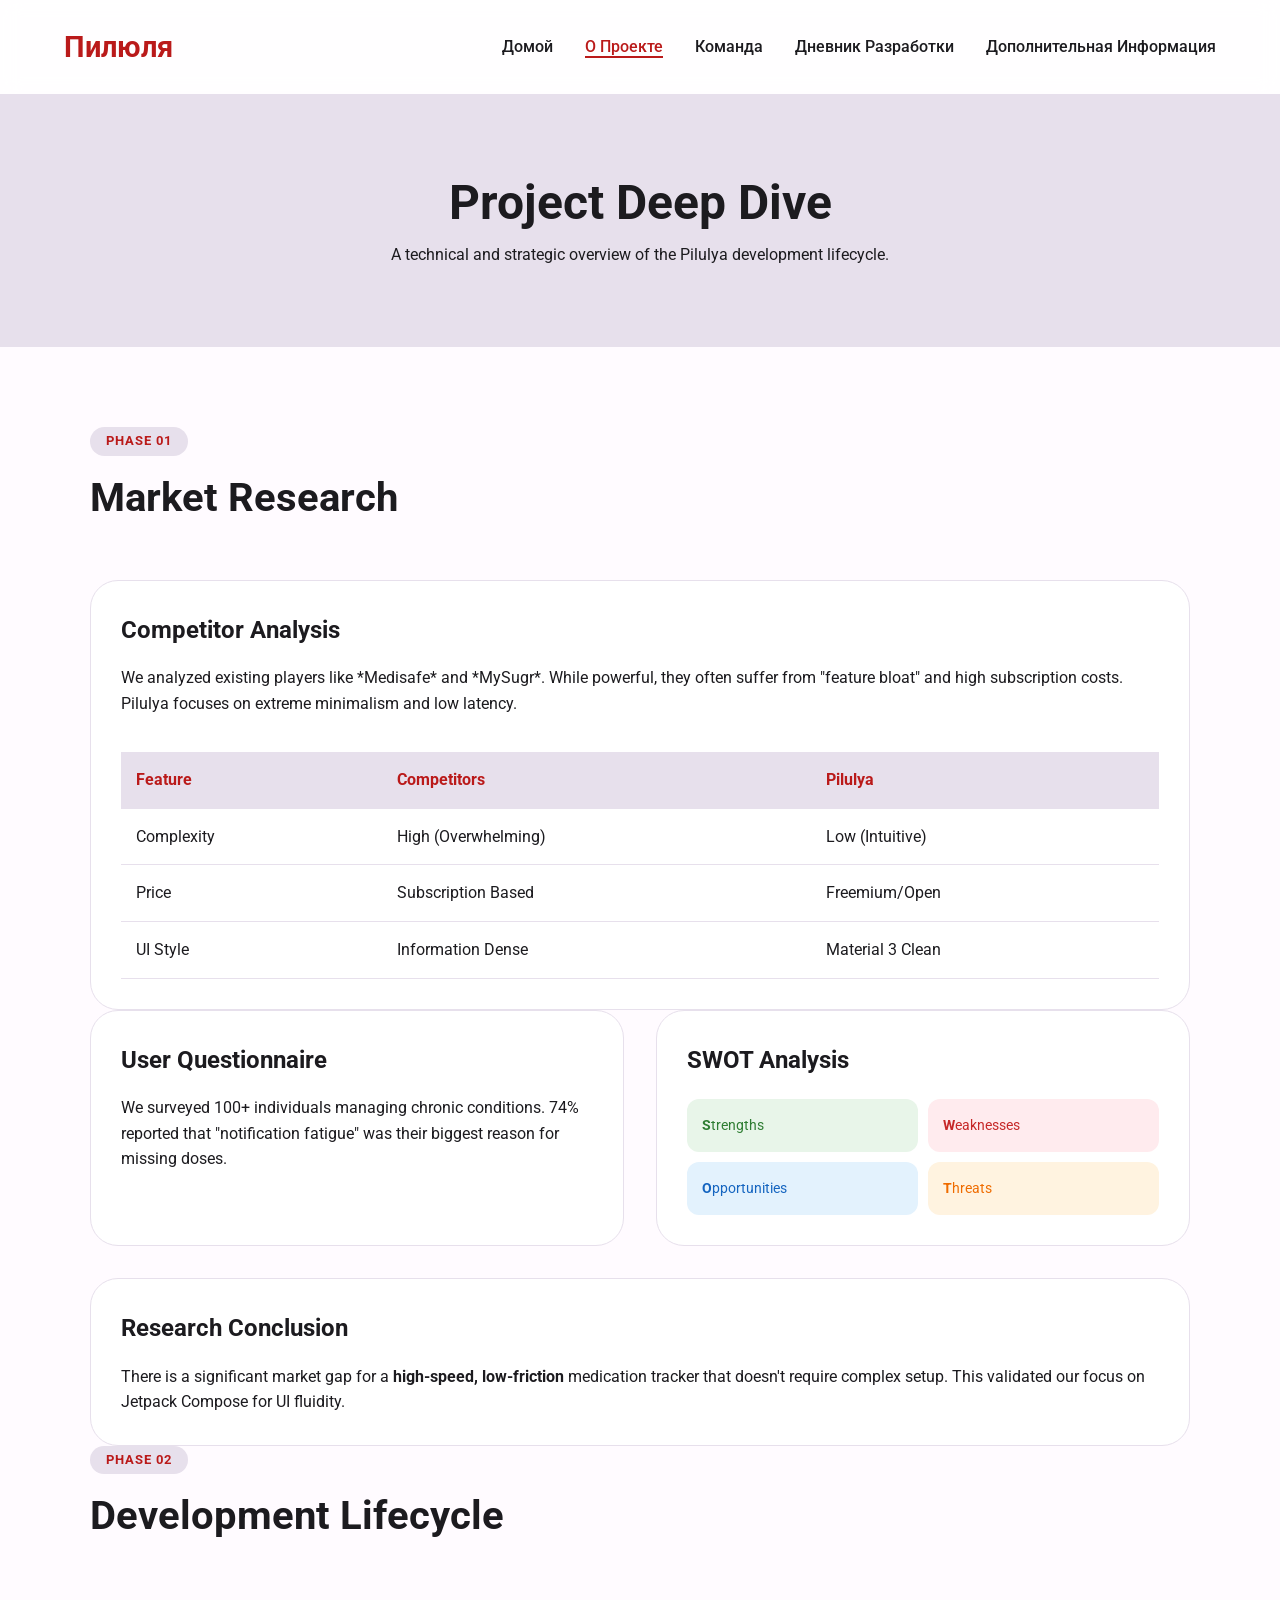
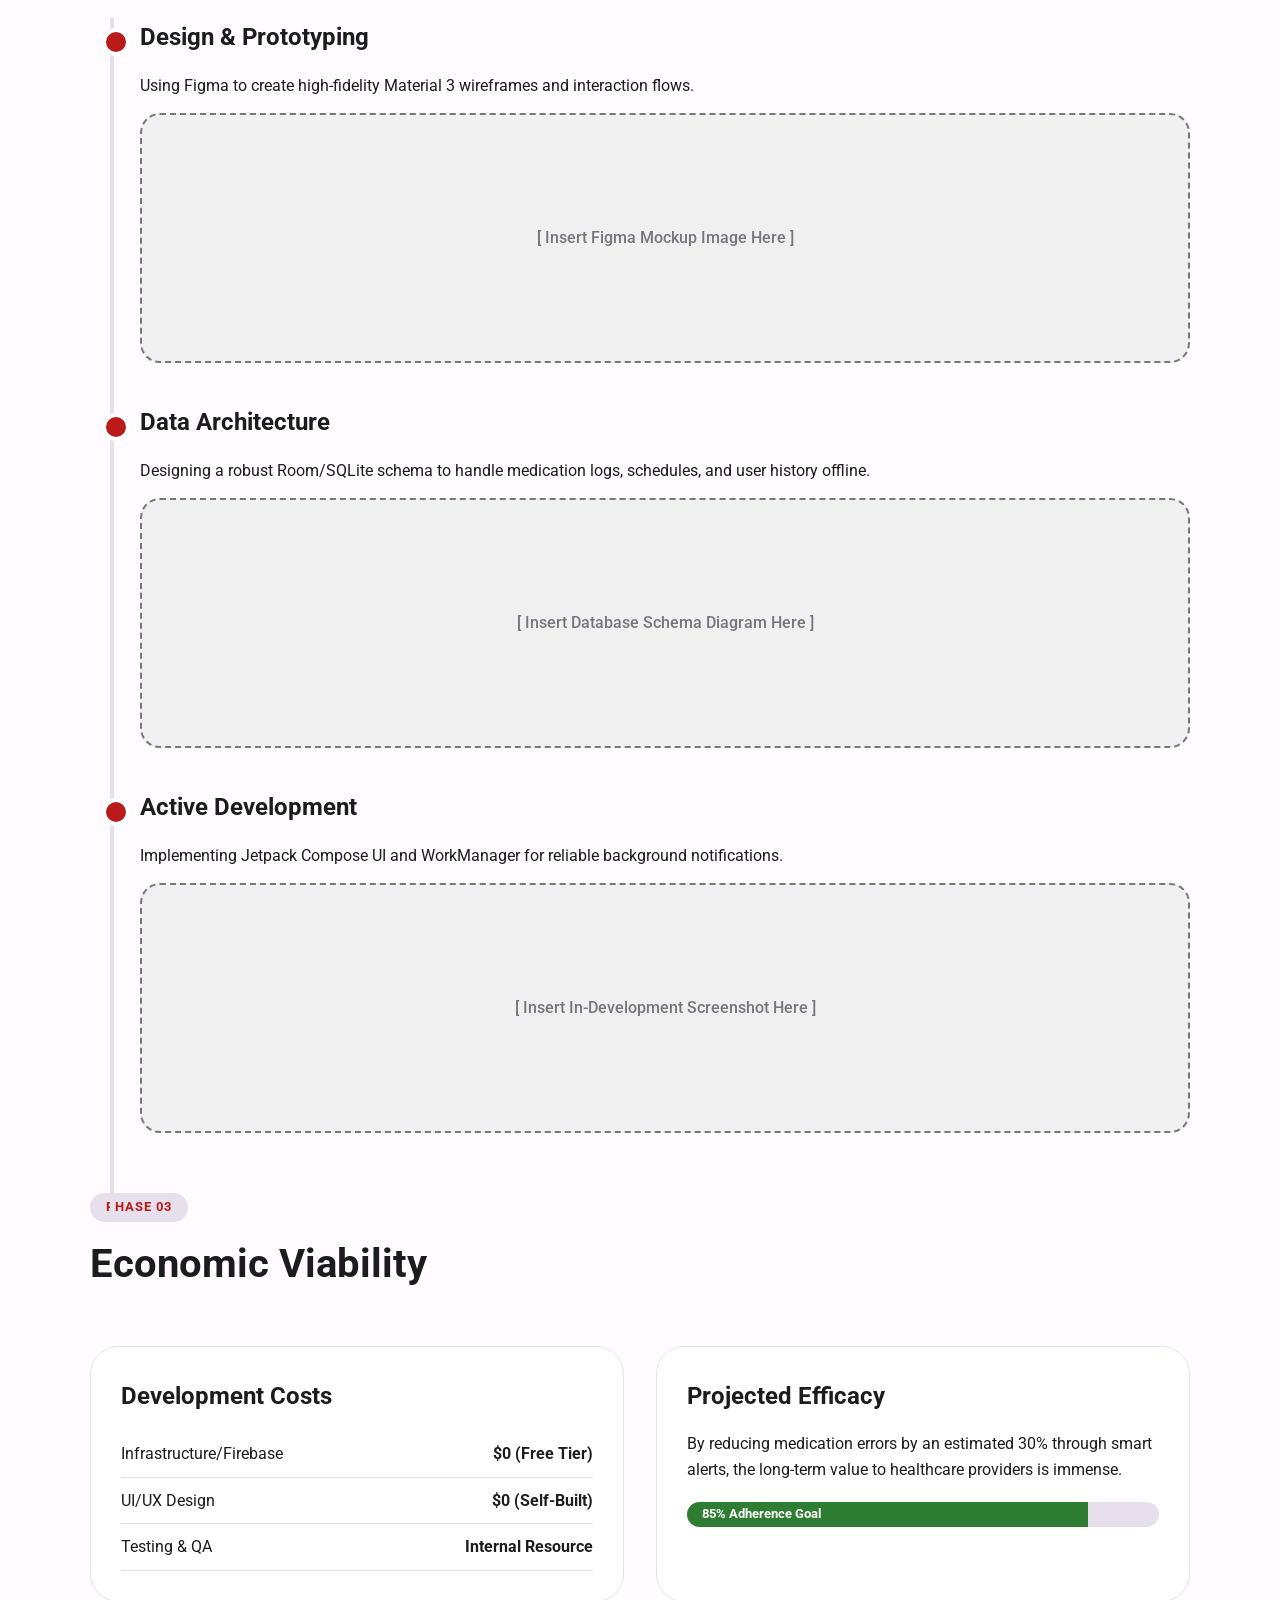
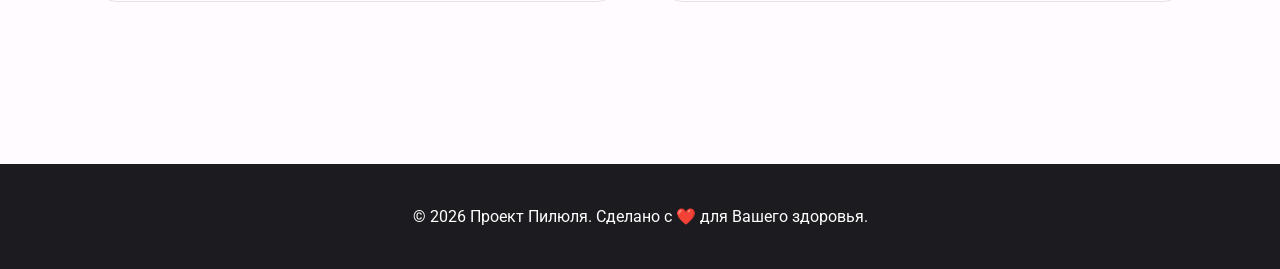
==== commit e5812228: "отредактировал navbar на всех страницах" ====
--- a/site/about.html
+++ b/site/about.html
@@ -10,12 +10,13 @@
 <body>
 
     <nav class="navbar">
-        <div class="logo"><a href="index.html" style="text-decoration: none; color: var(--md-sys-color-primary);">Pilulya</a></div>
+        <div class="logo"><a href="index.html" style="text-decoration: none; color: var(--md-sys-color-primary);">Пилюля</a></div>
         <ul class="nav-links">
-            <li><a href="index.html">Home</a></li>
-            <li><a href="#market-research">Research</a></li>
-            <li><a href="#development">Development</a></li>
-            <li><a href="#economic">Economics</a></li>
+            <li><a href="/site/index.html">Домой</a></li>
+            <li><a href="/site/about.html" class="active">О Проекте</a></li>
+            <li><a href="/site/team.html">Команда</a></li>
+            <li><a href="/site/journal.html">Дневник Разработки</a></li>
+            <li><a href="/site/resources.html">Дополнительная Информация</a></li>
         </ul>
     </nav>
 
@@ -146,7 +147,7 @@
     </main>
 
     <footer>
-        <p>&copy; 2023 Pilulya Project. Technical Documentation.</p>
+        <p>&copy; 2026 Проект Пилюля. Сделано с ❤️ для Вашего здоровья.</p>
     </footer>
 
 </body>
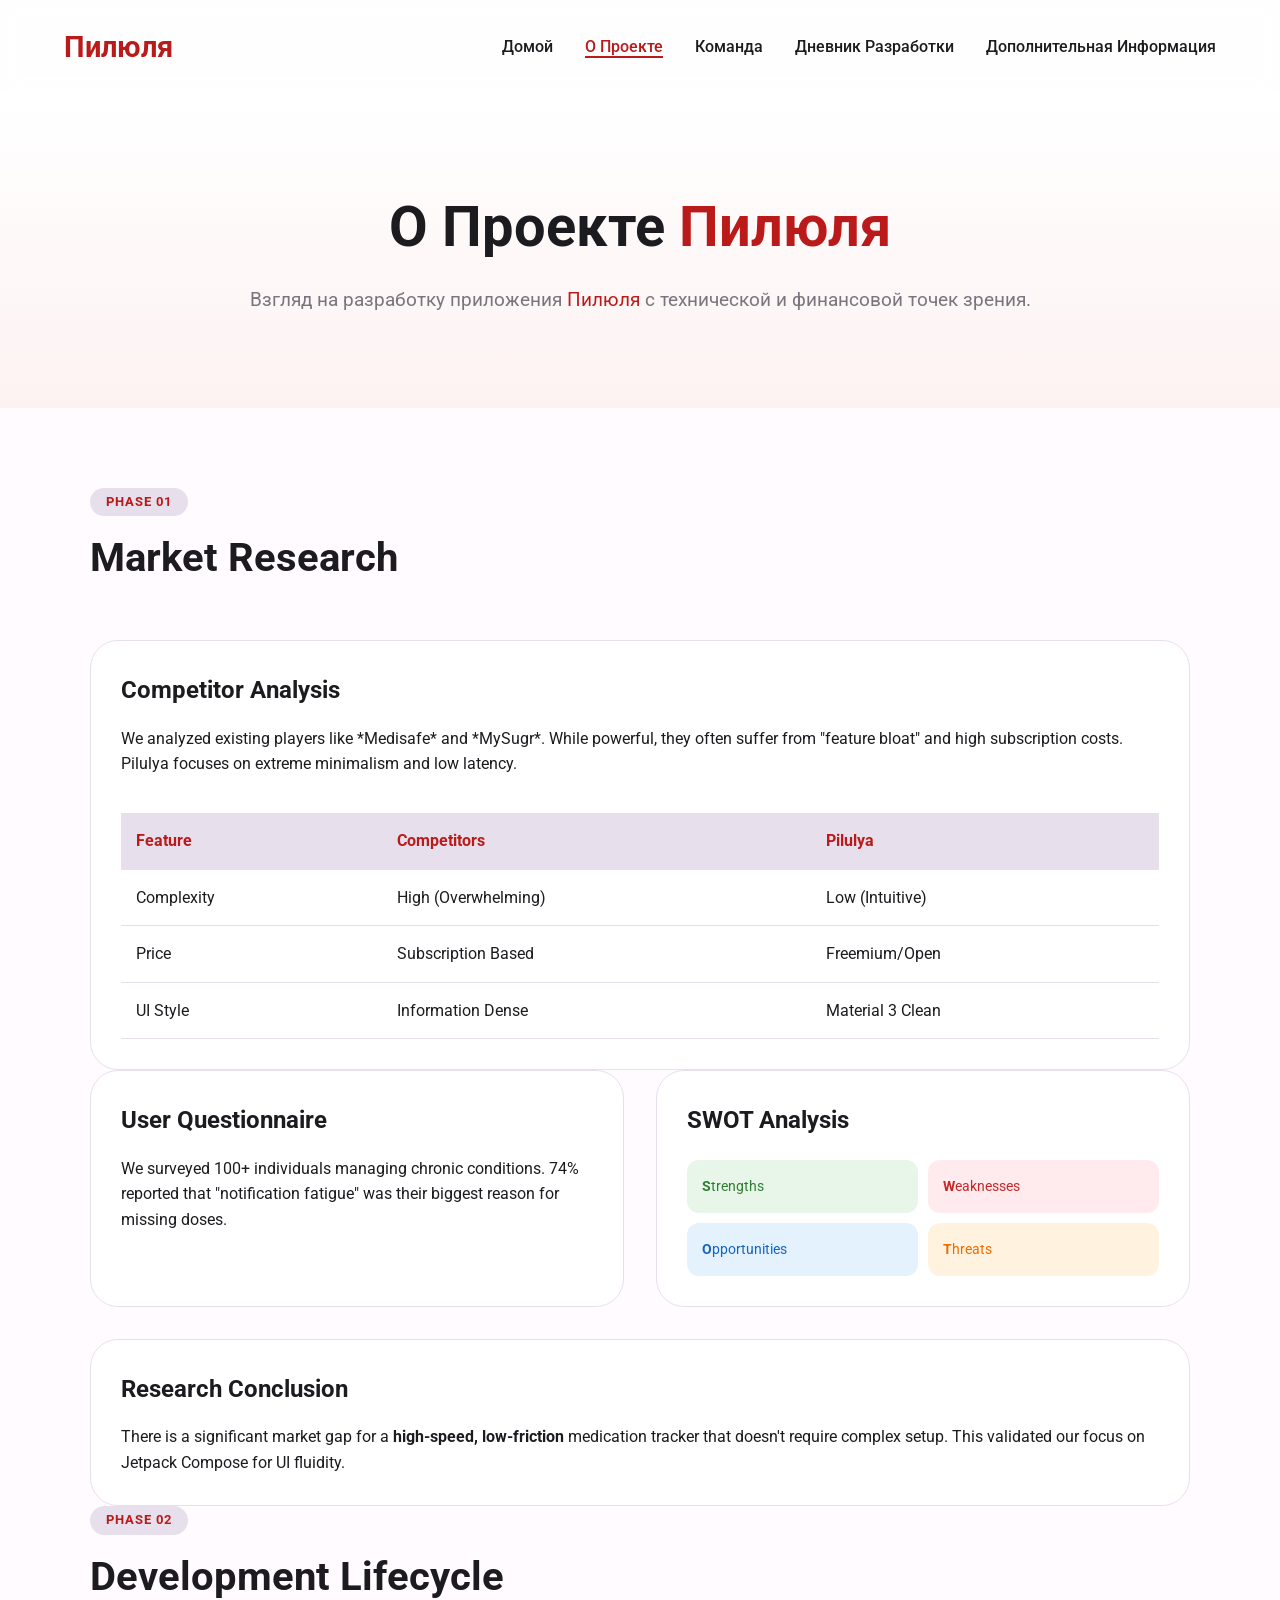
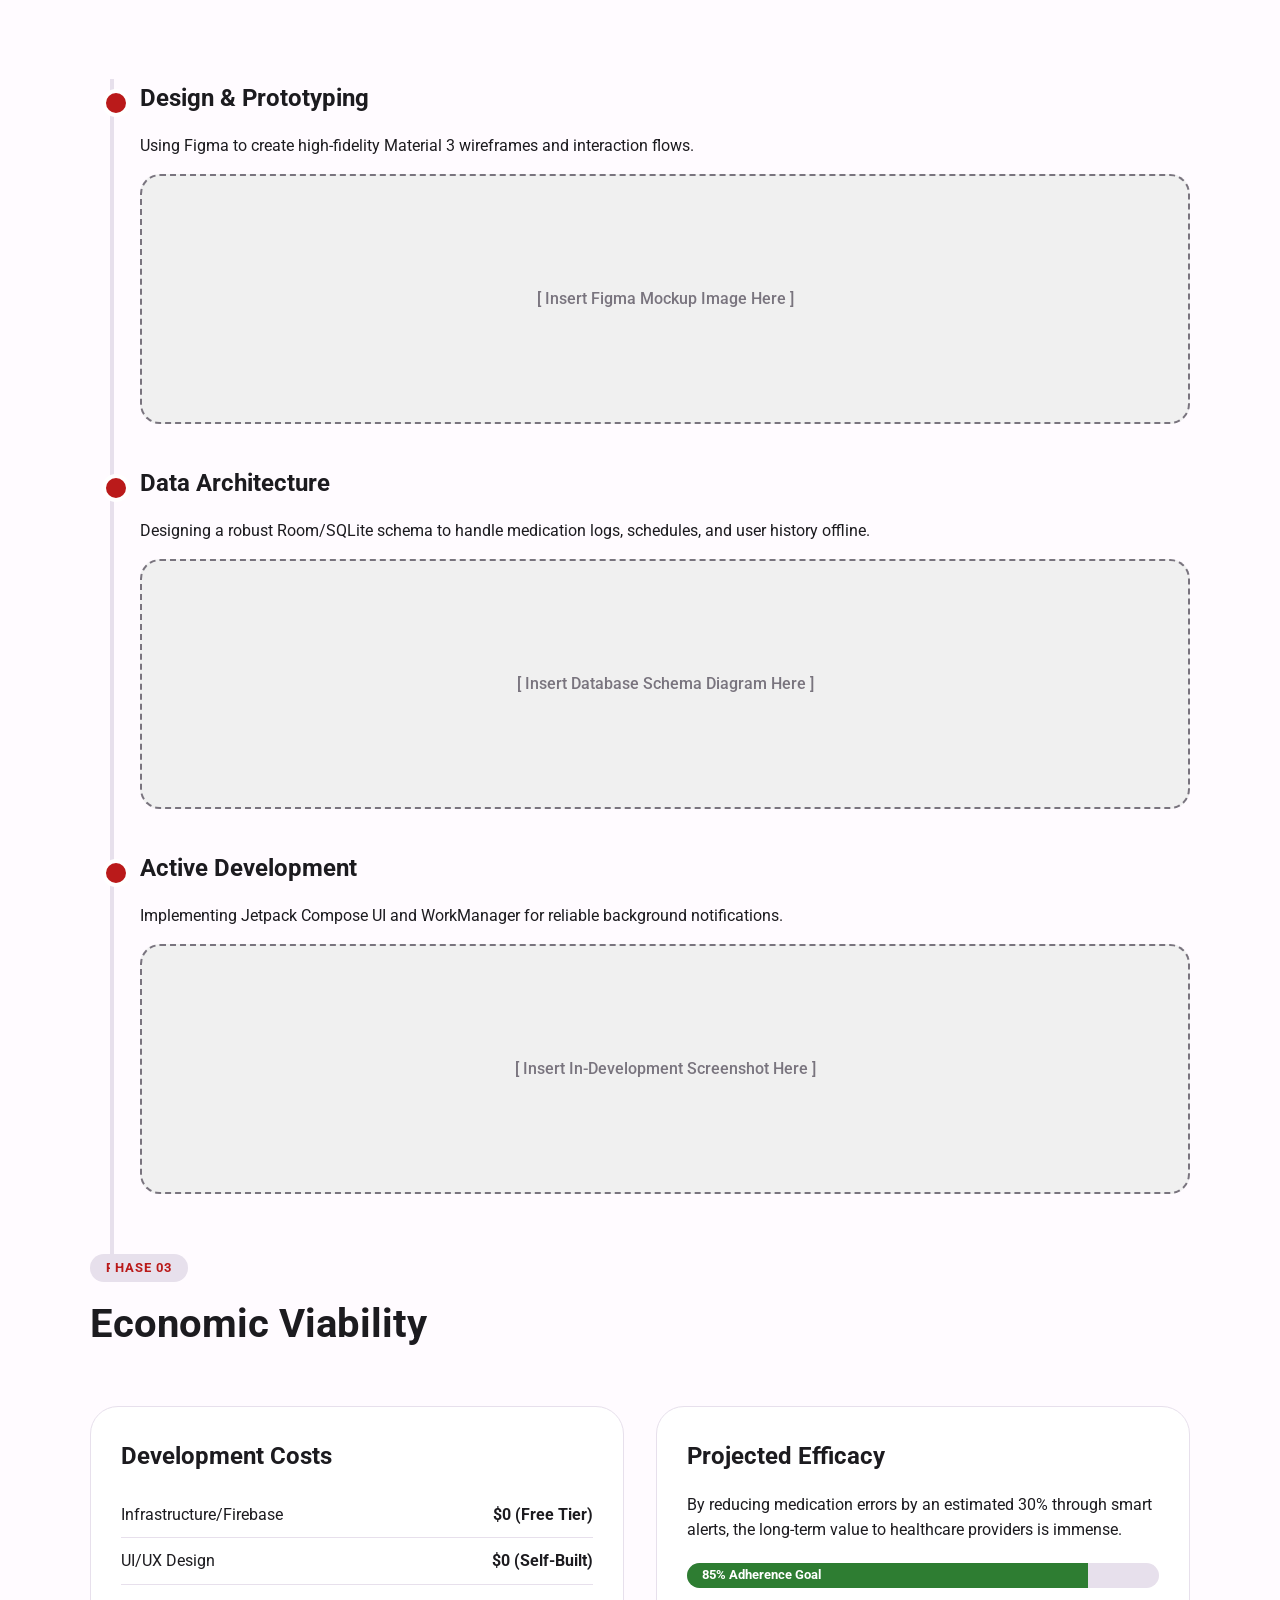
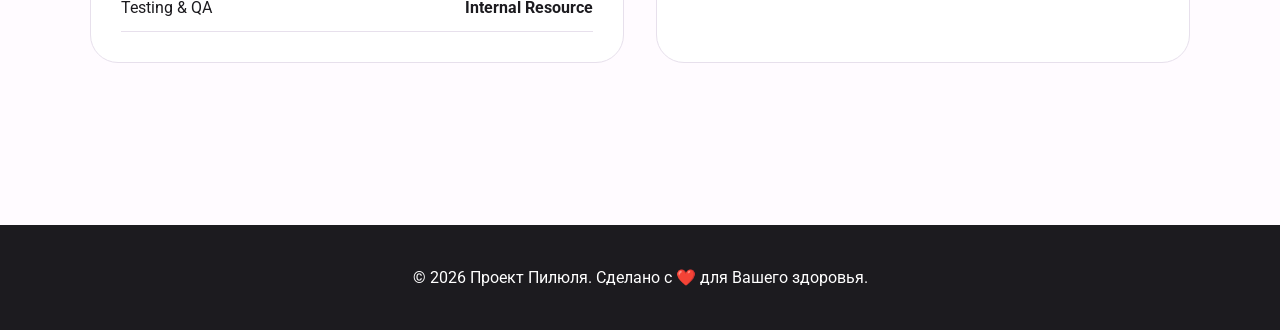
==== commit 911b7240: "сделал hero одинаковым на всех страницах" ====
--- a/site/about.html
+++ b/site/about.html
@@ -1,5 +1,5 @@
 <!DOCTYPE html>
-<html lang="en">
+<html lang="ru">
 <head>
     <meta charset="UTF-8">
     <meta name="viewport" content="width=device-width, initial-scale=1.0">
@@ -20,14 +20,13 @@
         </ul>
     </nav>
 
-    <header class="about-hero">
-        <h1>Project Deep Dive</h1>
-        <p>A technical and strategic overview of the Pilulya development lifecycle.</p>
+    <header class="hero">
+        <h1>О Проекте <span class="text-red">Пилюля</span></h1>
+        <p>Взгляд на разработку приложения <span class="text-red">Пилюля</span> с технической и финансовой точек зрения.</p>
     </header>
 
     <main class="container section">
-        
-        <!-- SECTION 1: MARKET RESEARCH -->
+
         <section id="market-research" class="research-section">
             <div class="section-header">
                 <span class="badge">Phase 01</span>
--- a/site/css/style.css
+++ b/site/css/style.css
@@ -89,7 +89,7 @@
 
 .hero p {
     font-size: 1.2rem;
-    max-width: 600px;
+    max-width: 800px;
     margin: 0 auto 2rem;
     color: var(--md-sys-color-outline);
 }
@@ -199,7 +199,7 @@
 
 .mockup-img {
     
-    width: 235px;
+    width: 230px;
     aspect-ratio: 9/18;
     border-radius: 32px;
     display: flex;
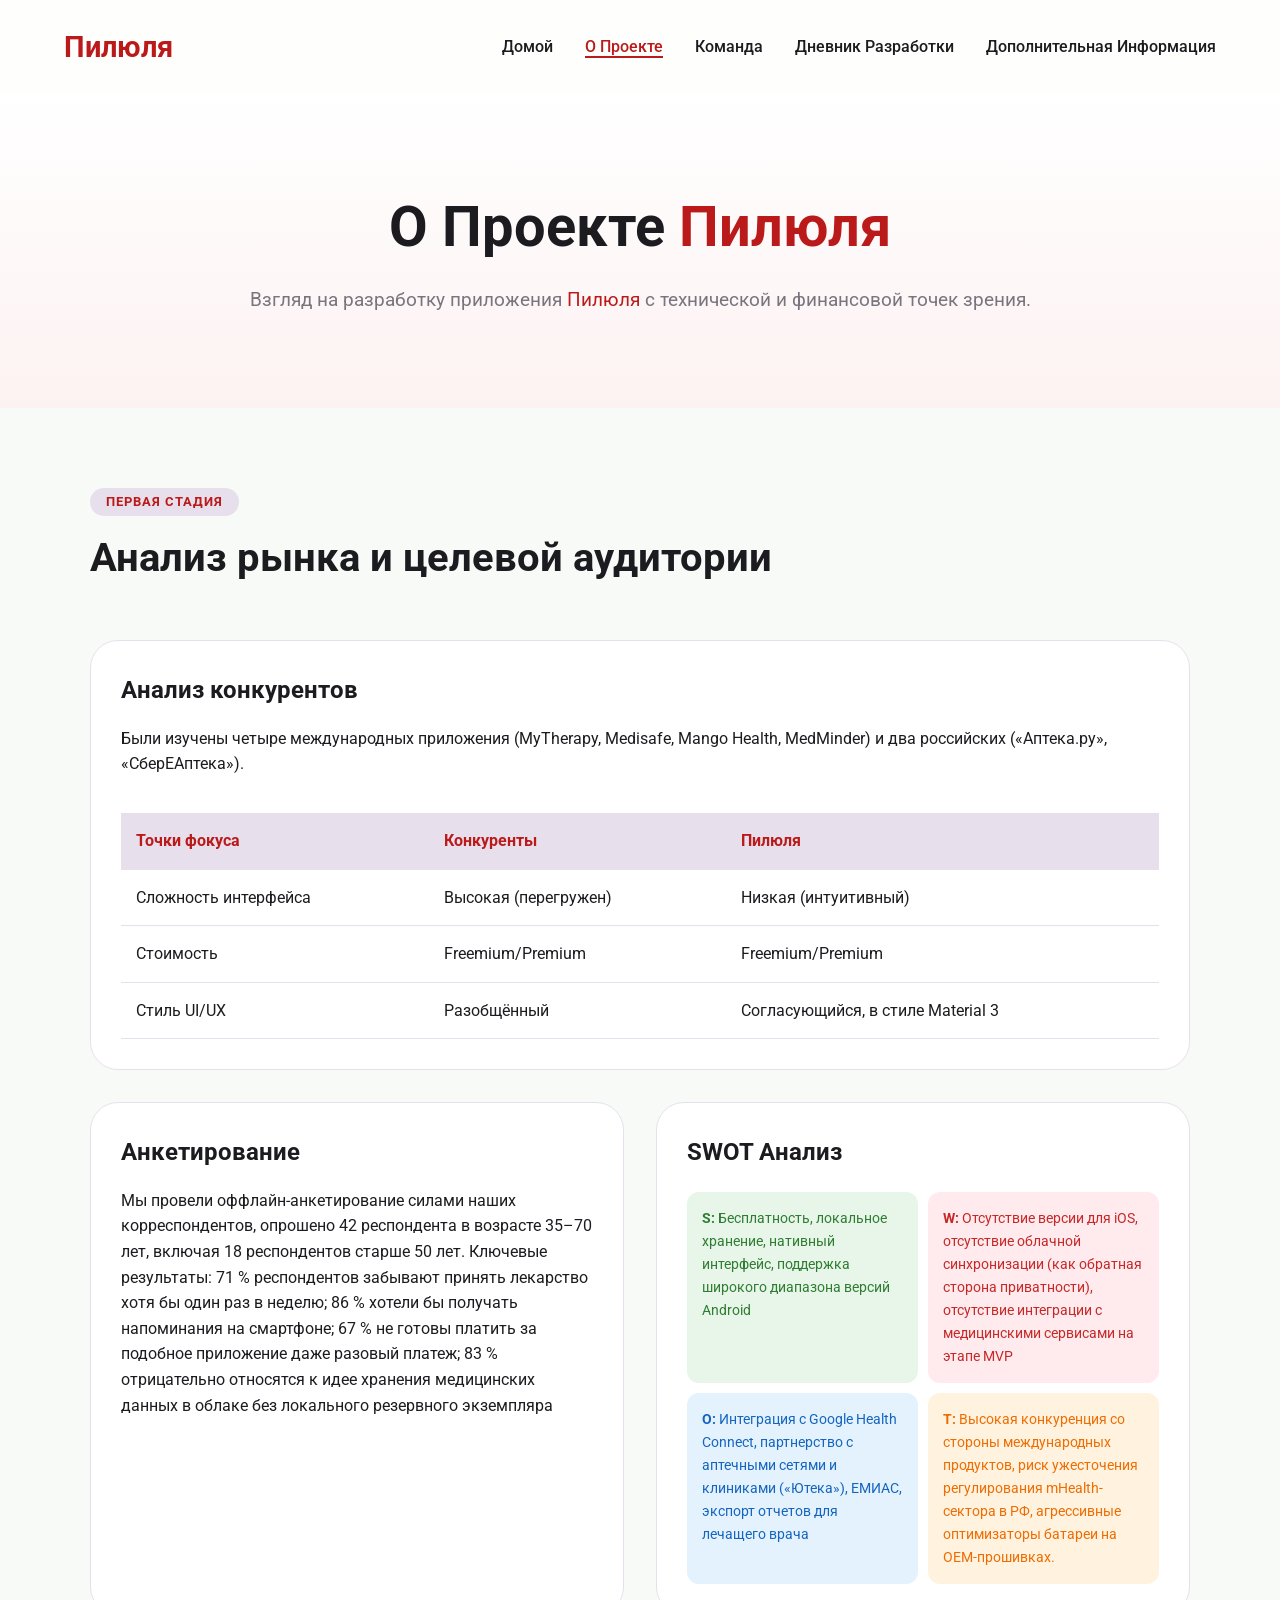
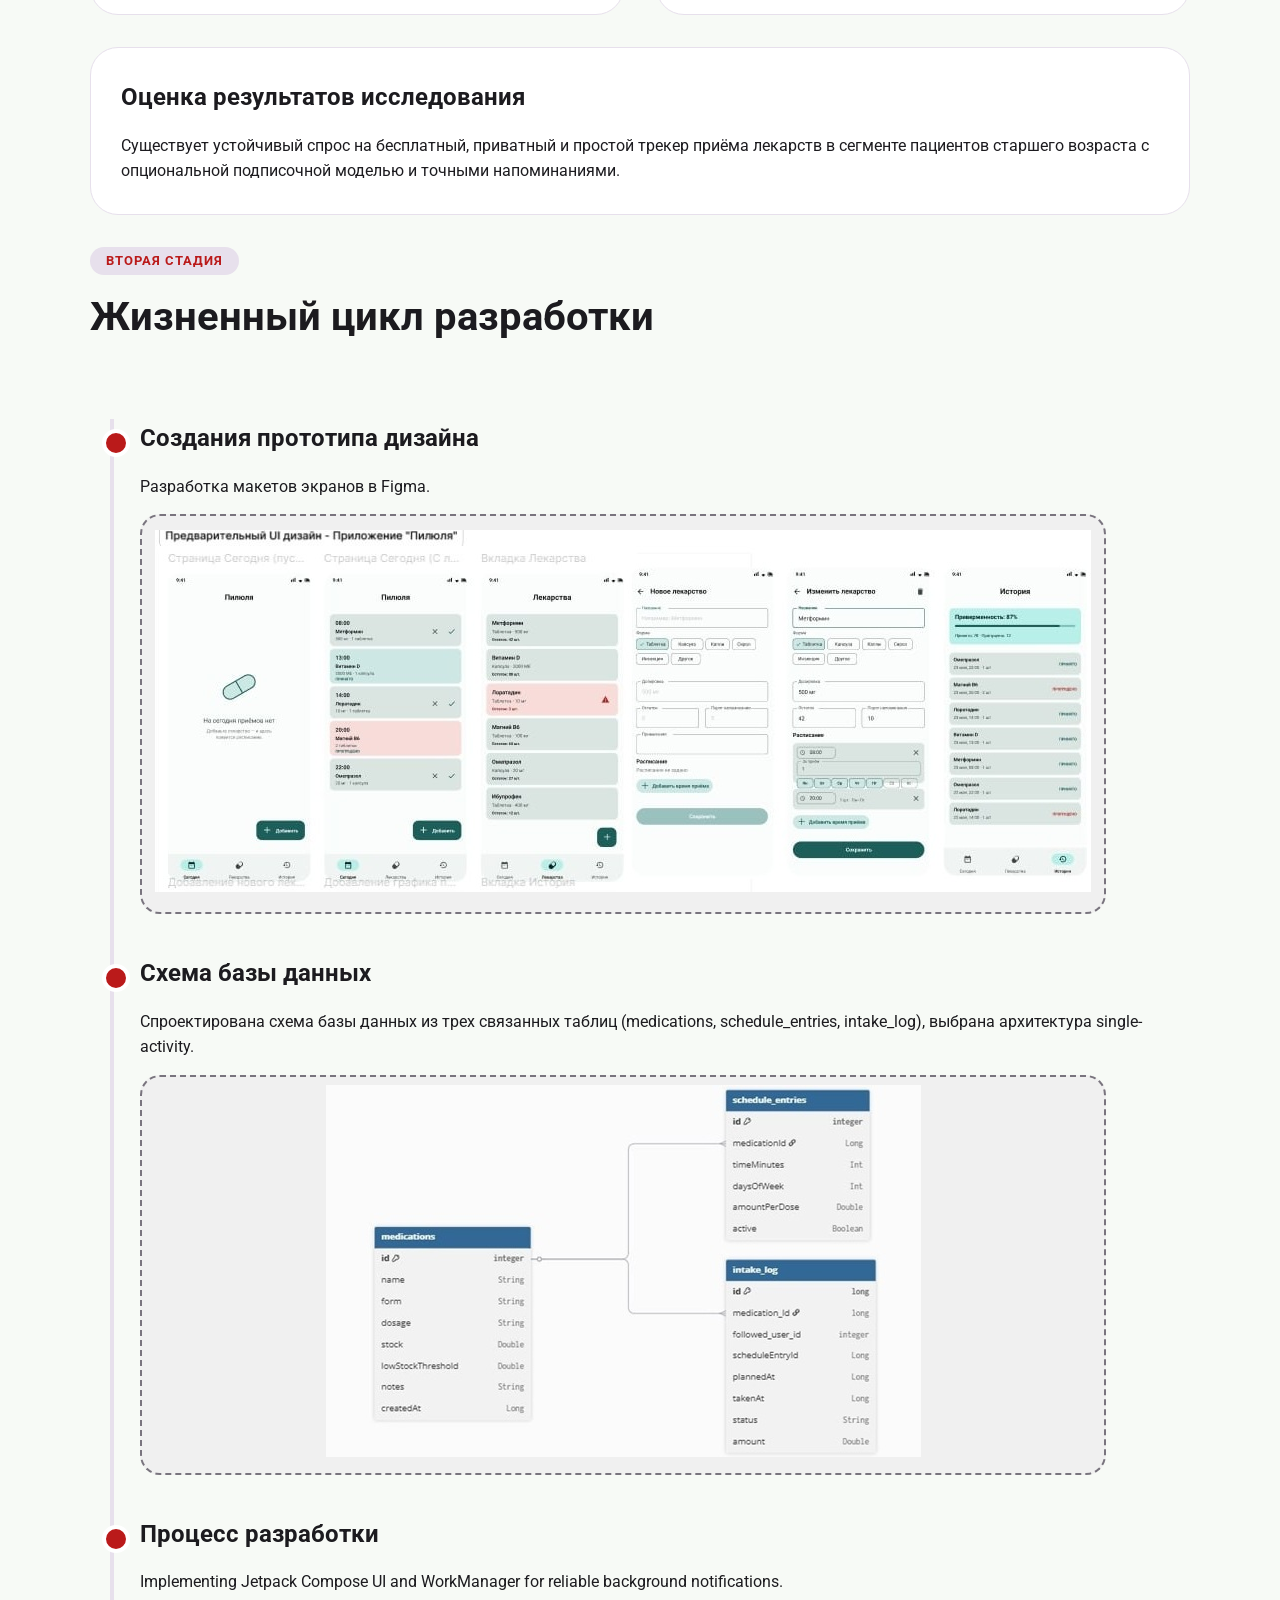
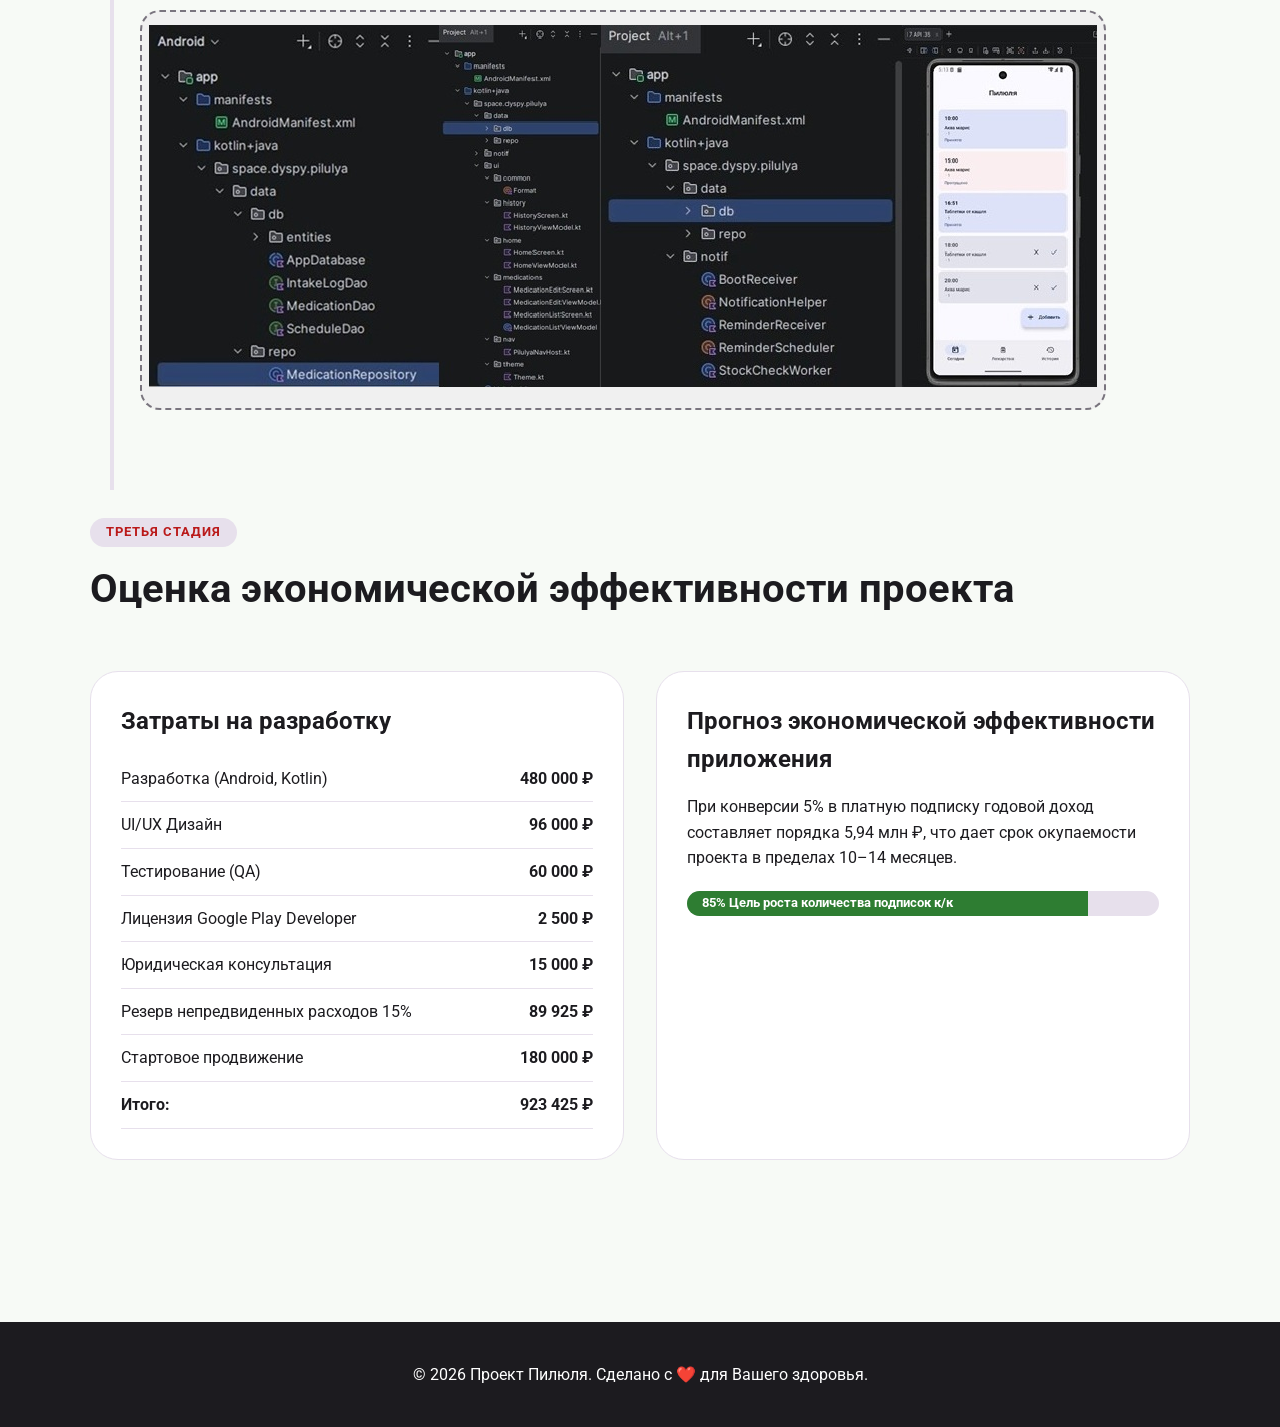
==== commit 49be0bc7: "закончена работа над страницей О Проекте" ====
--- a/site/about.html
+++ b/site/about.html
@@ -29,26 +29,26 @@
 
         <section id="market-research" class="research-section">
             <div class="section-header">
-                <span class="badge">Phase 01</span>
-                <h2>Market Research</h2>
+                <span class="badge">Первая стадия</span>
+                <h2>Анализ рынка и целевой аудитории</h2>
             </div>
 
             <div class="card full-width">
-                <h3>Competitor Analysis</h3>
-                <p>We analyzed existing players like *Medisafe* and *MySugr*. While powerful, they often suffer from "feature bloat" and high subscription costs. Pilulya focuses on extreme minimalism and low latency.</p>
+                <h3>Анализ конкурентов</h3>
+                <p>Были изучены четыре международных приложения (MyTherapy, Medisafe, Mango Health, MedMinder) и два российских («Аптека.ру», «СберЕАптека»).</p>
                 <div class="comparison-table">
                     <table>
                         <thead>
                             <tr>
-                                <th>Feature</th>
-                                <th>Competitors</th>
-                                <th>Pilulya</th>
+                                <th>Точки фокуса</th>
+                                <th>Конкуренты</th>
+                                <th>Пилюля</th>
                             </tr>
                         </thead>
                         <tbody>
-                            <tr><td>Complexity</td><td>High (Overwhelming)</td><td>Low (Intuitive)</td></tr>
-                            <tr><td>Price</td><td>Subscription Based</td><td>Freemium/Open</td></tr>
-                            <tr><td>UI Style</td><td>Information Dense</td><td>Material 3 Clean</td></tr>
+                            <tr><td>Сложность интерфейса</td><td>Высокая (перегружен)</td><td>Низкая (интуитивный)</td></tr>
+                            <tr><td>Стоимость</td><td>Freemium/Premium</td><td>Freemium/Premium</td></tr>
+                            <tr><td>Стиль UI/UX</td><td>Разобщённый</td><td>Согласующийся, в стиле Material 3</td></tr>
                         </tbody>
                     </table>
                 </div>
@@ -56,89 +56,89 @@
 
             <div class="grid-2">
                 <div class="card">
-                    <h3>User Questionnaire</h3>
-                    <p>We surveyed 100+ individuals managing chronic conditions. 74% reported that "notification fatigue" was their biggest reason for missing doses.</p>
+                    <h3>Анкетирование</h3>
+                    <p>Мы провели оффлайн-анкетирование силами наших корреспондентов, опрошено 42 респондента в возрасте 35–70 лет, включая 18 респондентов старше 50 лет. Ключевые результаты: 71 % респондентов забывают принять лекарство хотя бы один раз в неделю; 86 % хотели бы получать напоминания на смартфоне; 67 % не готовы платить за подобное приложение даже разовый платеж; 83 % отрицательно относятся к идее хранения медицинских данных в облаке без локального резервного экземпляра </p>
                 </div>
                 <div class="card">
-                    <h3>SWOT Analysis</h3>
+                    <h3>SWOT Анализ</h3>
                     <div class="swot-grid">
-                        <div class="swot-item s"><strong>S</strong>trengths</div>
-                        <div class="swot-item w"><strong>W</strong>eaknesses</div>
-                        <div class="swot-item o"><strong>O</strong>pportunities</div>
-                        <div class="swot-item t"><strong>T</strong>hreats</div>
+                        <div class="swot-item s"><strong>S:</strong> Бесплатность, локальное хранение, нативный интерфейс, поддержка широкого диапазона версий Android</div>
+                        <div class="swot-item w"><strong>W:</strong> Отсутствие версии для iOS, отсутствие облачной синхронизации (как обратная сторона приватности), отсутствие интеграции с медицинскими сервисами на этапе MVP</div>
+                        <div class="swot-item o"><strong>O:</strong> Интеграция с Google Health Connect, партнерство с аптечными сетями и клиниками («Ютека»), ЕМИАС, экспорт отчетов для лечащего врача</div>
+                        <div class="swot-item t"><strong>T:</strong> Высокая конкуренция со стороны международных продуктов, риск ужесточения регулирования mHealth-сектора в РФ, агрессивные оптимизаторы батареи на OEM-прошивках.</div>
                     </div>
                 </div>
             </div>
 
             <div class="card full-width conclusion-card">
-                <h3>Research Conclusion</h3>
-                <p>There is a significant market gap for a <strong>high-speed, low-friction</strong> medication tracker that doesn't require complex setup. This validated our focus on Jetpack Compose for UI fluidity.</p>
+                <h3>Оценка результатов исследования</h3>
+                <p>Существует устойчивый спрос на бесплатный, приватный и простой трекер приёма лекарств в сегменте пациентов старшего возраста с опциональной подписочной моделью и точными напоминаниями.</p>
             </div>
         </section>
 
-        <!-- SECTION 2: DEVELOPMENT STAGES -->
         <section id="development" class="development-section">
             <div class="section-header">
-                <span class="badge">Phase 02</span>
-                <h2>Development Lifecycle</h2>
+                <span class="badge">Вторая стадия</span>
+                <h2>Жизненный цикл разработки</h2>
             </div>
 
             <div class="timeline">
-                <!-- Stage 1: Figma -->
                 <div class="timeline-item">
                     <div class="timeline-content">
-                        <h3>Design & Prototyping</h3>
-                        <p>Using Figma to create high-fidelity Material 3 wireframes and interaction flows.</p>
+                        <h3>Создания прототипа дизайна</h3>
+                        <p>Разработка макетов экранов в Figma.</p>
                         <div class="image-placeholder figma-mockup">
-                            <span>[ Insert Figma Mockup Image Here ]</span>
+                            <span><img src="/site/images/figma1.jpg" alt="figma"; loading="lazy"></span>
                         </div>
                     </div>
                 </div>
 
-                <!-- Stage 2: Database -->
                 <div class="timeline-item">
                     <div class="timeline-content">
-                        <h3>Data Architecture</h3>
-                        <p>Designing a robust Room/SQLite schema to handle medication logs, schedules, and user history offline.</p>
+                        <h3>Схема базы данных</h3>
+                        <p>Спроектирована схема базы данных из трех связанных таблиц (medications, schedule_entries, intake_log), выбрана архитектура single-activity.</p>
                         <div class="image-placeholder db-schema">
-                            <span>[ Insert Database Schema Diagram Here ]</span>
+                            <span><img src="/site/images/db1.jpg" alt="database-schema"; loading="lazy"></span>
                         </div>
                     </div>
                 </div>
 
-                <!-- Stage 3: Implementation -->
                 <div class="timeline-item">
                     <div class="timeline-content">
-                        <h3>Active Development</h3>
+                        <h3>Процесс разработки</h3>
                         <p>Implementing Jetpack Compose UI and WorkManager for reliable background notifications.</p>
                         <div class="image-placeholder app-screenshot">
-                            <span>[ Insert In-Development Screenshot Here ]</span>
+                            <span><img src="/site/images/screenshots1.jpg" alt="screenshots"; loading="lazy"></span>
                         </div>
                     </div>
                 </div>
             </div>
         </section>
 
-        <!-- SECTION 3: ECONOMIC VIABILITY -->
         <section id="economic" class="economics-section">
             <div class="section-header">
-                <span class="badge">Phase 03</span>
-                <h2>Economic Viability</h2>
+                <span class="badge">Третья стадия</span>
+                <h2>Оценка экономической эффективности проекта</h2>
             </div>
 
             <div class="grid-2">
                 <div class="card cost-card">
-                    <h3>Development Costs</h3>
+                    <h3>Затраты на разработку</h3>
                     <ul class="cost-list">
-                        <li><span>Infrastructure/Firebase</span> <strong>$0 (Free Tier)</strong></li>
-                        <li><span>UI/UX Design</span> <strong>$0 (Self-Built)</strong></li>
-                        <li><span>Testing & QA</span> <strong>Internal Resource</strong></li>
+                        <li><span>Разработка (Android, Kotlin)</span> <strong>480 000 ₽</strong></li>
+                        <li><span>UI/UX Дизайн</span> <strong>96 000 ₽</strong></li>
+                        <li><span>Тестирование (QA)</span> <strong>60 000 ₽</strong></li>
+                        <li><span>Лицензия Google Play Developer</span> <strong>2 500 ₽</strong></li>
+                        <li><span>Юридическая консультация</span> <strong>15 000 ₽</strong></li>
+                        <li><span>Резерв непредвиденных расходов 15%</span> <strong>89 925 ₽</strong></li>
+                        <li><span>Стартовое продвижение</span> <strong>180 000 ₽</strong></li>
+                        <li><span><strong>Итого:</strong></span> <strong>923 425 ₽</strong></li>
                     </ul>
                 </div>
                 <div class="card efficacy-card">
-                    <h3>Projected Efficacy</h3>
-                    <p>By reducing medication errors by an estimated 30% through smart alerts, the long-term value to healthcare providers is immense.</p>
-                    <div class="progress-bar"><div class="progress-fill" style="width: 85%;">85% Adherence Goal</div></div>
+                    <h3>Прогноз экономической эффективности приложения</h3>
+                    <p>При конверсии 5% в платную подписку годовой доход составляет порядка 5,94 млн ₽, что дает срок окупаемости проекта в пределах 10–14 месяцев. </p>
+                    <div class="progress-bar"><div class="progress-fill" style="width: 85%;">85% Цель роста количества подписок к/к</div></div>
                 </div>
             </div>
         </section>
--- a/site/css/style.css
+++ b/site/css/style.css
@@ -4,7 +4,7 @@
     --md-sys-color-on-primary: #ffffff;
     --md-sys-color-secondary: #2e7d32; 
     --md-sys-color-on-secondary: #ffffff;
-    --md-sys-color-surface: #fffbff;
+    --md-sys-color-surface: #cae0c324;
     --md-sys-color-surface-variant: #e7e0ec;
     --md-sys-color-on-surface: #1c1b1f;
     --md-sys-color-outline: #79747e;
@@ -227,19 +227,6 @@
 }
 
 
-
-.about-hero {
-    padding: 80px 5%;
-    text-align: center;
-    background: var(--md-sys-color-surface-variant);
-}
-
-.about-hero h1 {
-    font-size: 3rem;
-    margin-bottom: 10px;
-}
-
-/* Layout Helpers */
 .grid-2 {
     display: grid;
     grid-template-columns: repeat(auto-fit, minmax(450px, 1fr));
@@ -249,9 +236,9 @@
 
 .full-width {
     grid-column: 1 / -1;
-}
-
-/* Comparison Table */
+    margin-bottom: 2rem;
+}
+
 .comparison-table {
     overflow-x: auto;
     margin-top: 20px;
@@ -274,7 +261,6 @@
     color: var(--md-sys-color-primary);
 }
 
-/* SWOT Analysis */
 .swot-grid {
     display: grid;
     grid-template-columns: 1fr 1fr;
@@ -292,10 +278,11 @@
 .o { background: #e3f2fd; color: #1565c0; } /* Blue */
 .t { background: #fff3e0; color: #ef6c00; } /* Orange */
 
-/* Timeline Styles */
+
 .timeline {
     position: relative;
     padding: 20px 0;
+    margin-bottom: 3rem;
 }
 
 .timeline::before {
@@ -325,10 +312,10 @@
     border: 4px solid white;
 }
 
-/* Image Placeholders */
+
 .image-placeholder {
-    width: 100%;
-    height: 250px;
+    width: 92%;
+    height: 400px;
     background: #f0f0f0;
     border: 2px dashed var(--md-sys-color-outline);
     border-radius: 20px;
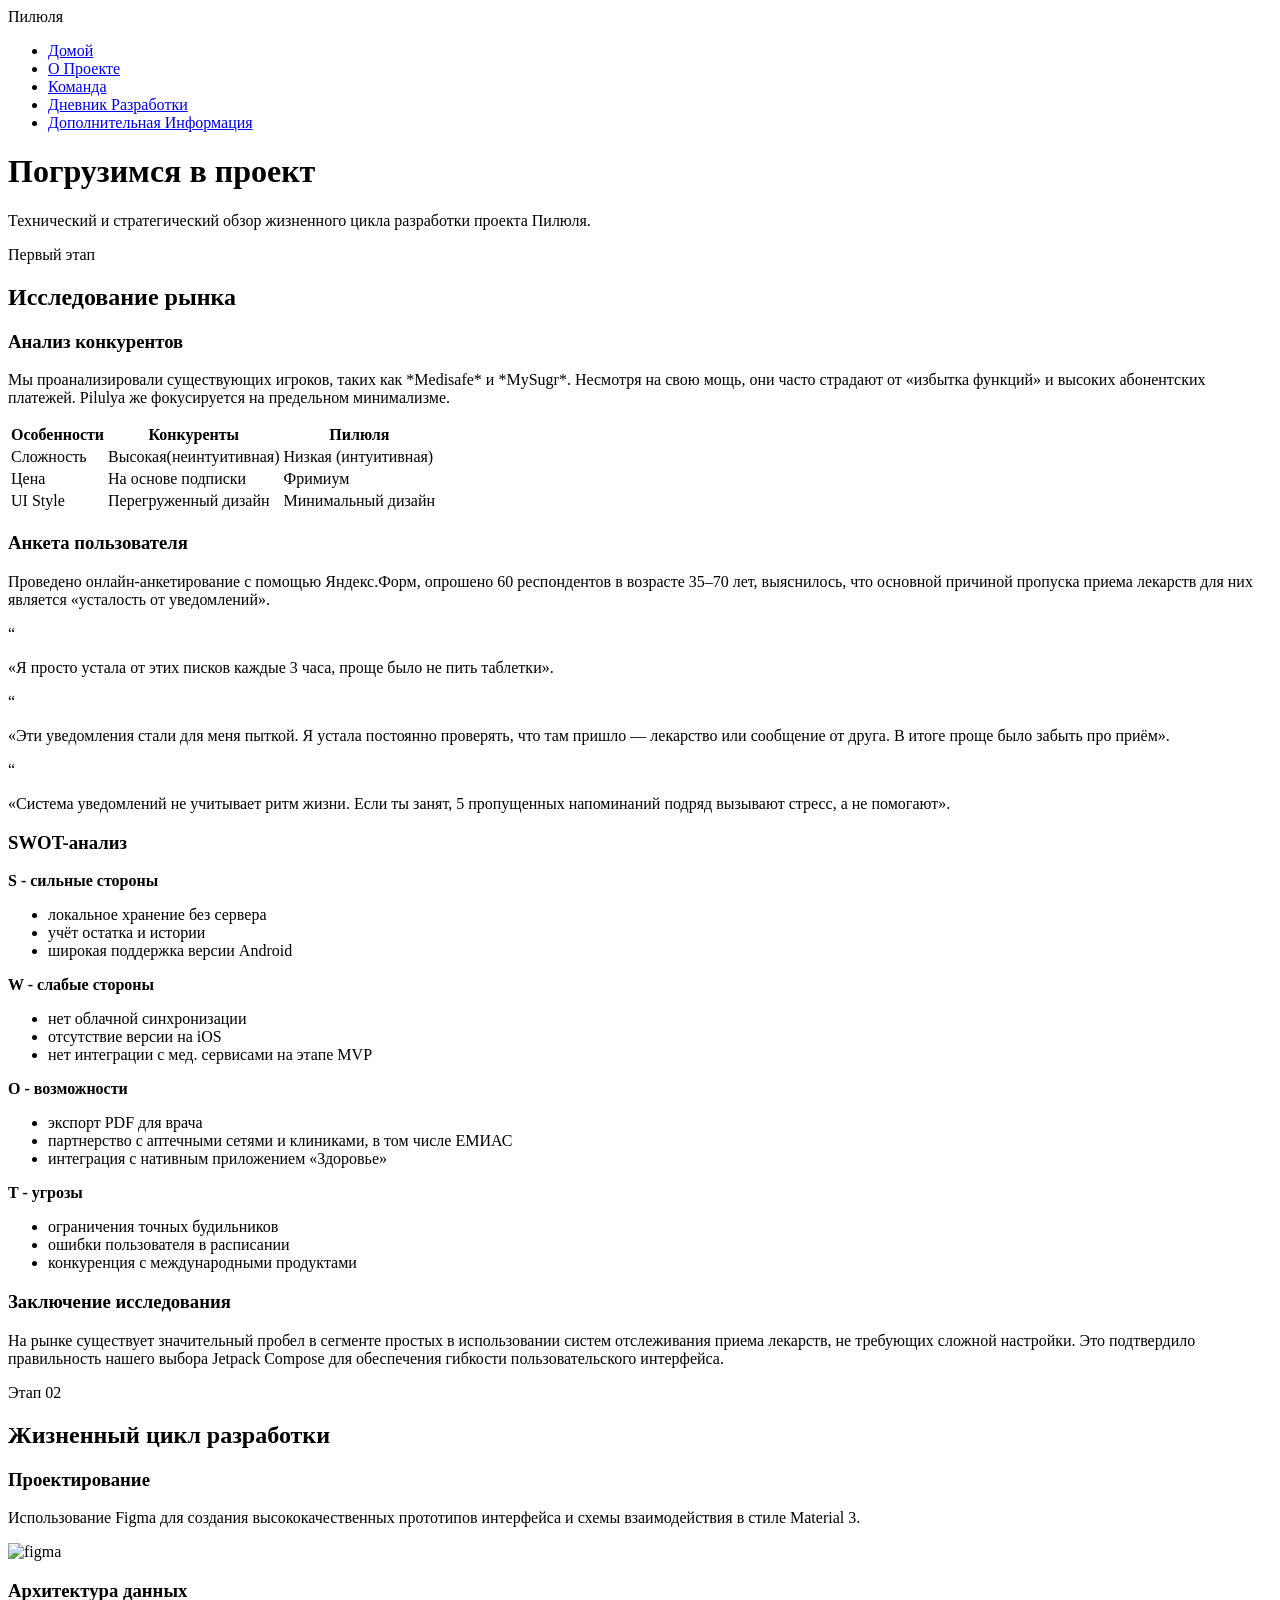
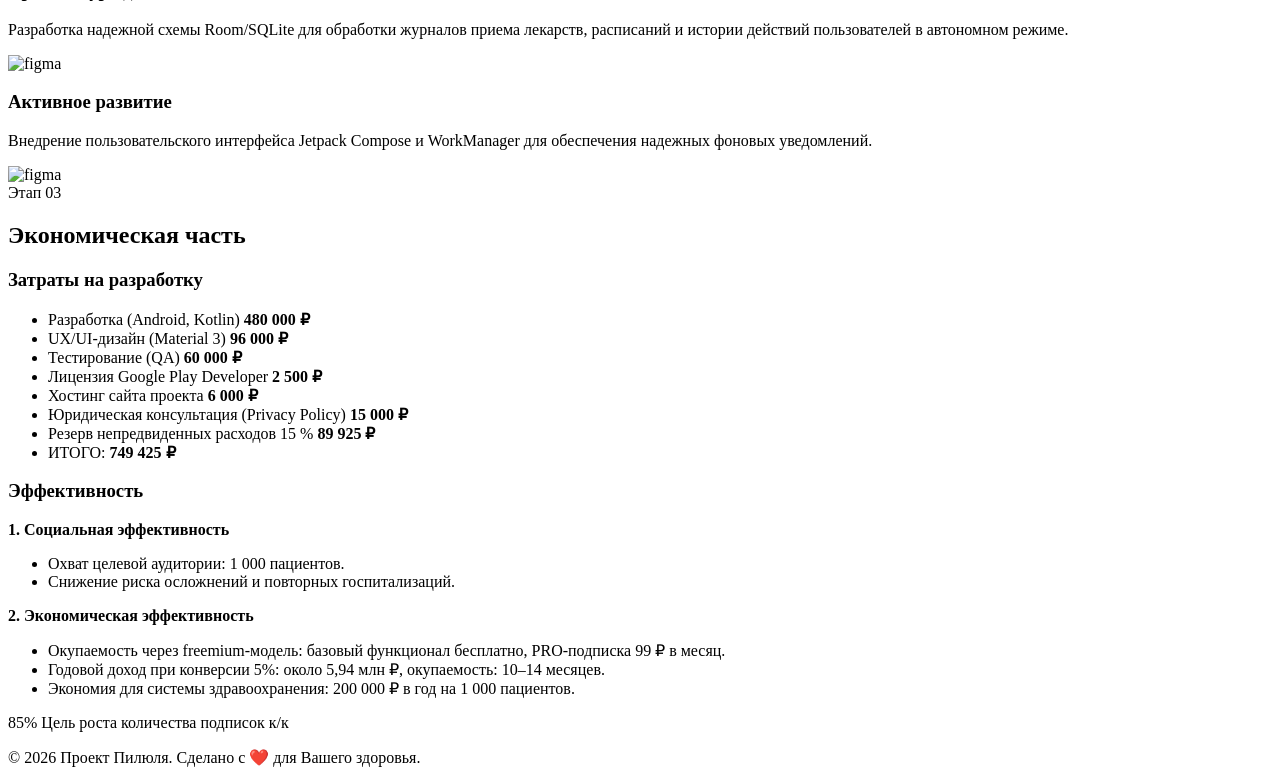
==== commit 9492151a: "почти готовый сайт" ====
--- a/site/about.html
+++ b/site/about.html
@@ -4,7 +4,7 @@
     <meta charset="UTF-8">
     <meta name="viewport" content="width=device-width, initial-scale=1.0">
     <title>About Project | Pilulya</title>
-    <link rel="stylesheet" href="/site/css/style.css">
+    <link rel="stylesheet" href="/css/style.css">
     <link href="https://fonts.googleapis.com/css2?family=Roboto:wght@300;400;500;700&display=swap" rel="stylesheet">
 </head>
 <body>
@@ -12,43 +12,44 @@
     <nav class="navbar">
         <div class="logo"><a href="index.html" style="text-decoration: none; color: var(--md-sys-color-primary);">Пилюля</a></div>
         <ul class="nav-links">
-            <li><a href="/site/index.html">Домой</a></li>
-            <li><a href="/site/about.html" class="active">О Проекте</a></li>
-            <li><a href="/site/team.html">Команда</a></li>
-            <li><a href="/site/journal.html">Дневник Разработки</a></li>
-            <li><a href="/site/resources.html">Дополнительная Информация</a></li>
+            <li><a href="/index.html">Домой</a></li>
+            <li><a href="/about.html" class="active">О Проекте</a></li>
+            <li><a href="/team.html">Команда</a></li>
+            <li><a href="/journal.html">Дневник Разработки</a></li>
+            <li><a href="/resources.html">Дополнительная Информация</a></li>
         </ul>
     </nav>
 
-    <header class="hero">
-        <h1>О Проекте <span class="text-red">Пилюля</span></h1>
-        <p>Взгляд на разработку приложения <span class="text-red">Пилюля</span> с технической и финансовой точек зрения.</p>
+    <header class="about-hero">
+        <h1>Погрузимся в проект </h1>
+        <p>Технический и стратегический обзор жизненного цикла разработки проекта Пилюля.</p>
     </header>
 
     <main class="container section">
-
+        
+        <!-- РАЗДЕЛ 1: ИССЛЕДОВАНИЕ РЫНКА -->
         <section id="market-research" class="research-section">
             <div class="section-header">
-                <span class="badge">Первая стадия</span>
-                <h2>Анализ рынка и целевой аудитории</h2>
+                <span class="badge">Первый этап</span>
+                <h2>Исследование рынка</h2>
             </div>
 
             <div class="card full-width">
                 <h3>Анализ конкурентов</h3>
-                <p>Были изучены четыре международных приложения (MyTherapy, Medisafe, Mango Health, MedMinder) и два российских («Аптека.ру», «СберЕАптека»).</p>
+                <p>Мы проанализировали существующих игроков, таких как *Medisafe* и *MySugr*. Несмотря на свою мощь, они часто страдают от «избытка функций» и высоких абонентских платежей. Pilulya же фокусируется на предельном минимализме.</p>
                 <div class="comparison-table">
                     <table>
                         <thead>
                             <tr>
-                                <th>Точки фокуса</th>
+                                <th>Особенности</th>
                                 <th>Конкуренты</th>
                                 <th>Пилюля</th>
                             </tr>
                         </thead>
                         <tbody>
-                            <tr><td>Сложность интерфейса</td><td>Высокая (перегружен)</td><td>Низкая (интуитивный)</td></tr>
-                            <tr><td>Стоимость</td><td>Freemium/Premium</td><td>Freemium/Premium</td></tr>
-                            <tr><td>Стиль UI/UX</td><td>Разобщённый</td><td>Согласующийся, в стиле Material 3</td></tr>
+                            <tr><td>Сложность</td><td>Высокая(неинтуитивная)</td><td>Низкая (интуитивная)</td></tr>
+                            <tr><td>Цена</td><td>На основе подписки</td><td>Фримиум</td></tr>
+                            <tr><td>UI Style</td><td>Перегруженный дизайн</td><td>Минимальный дизайн</td></tr>
                         </tbody>
                     </table>
                 </div>
@@ -56,69 +57,117 @@
 
             <div class="grid-2">
                 <div class="card">
-                    <h3>Анкетирование</h3>
-                    <p>Мы провели оффлайн-анкетирование силами наших корреспондентов, опрошено 42 респондента в возрасте 35–70 лет, включая 18 респондентов старше 50 лет. Ключевые результаты: 71 % респондентов забывают принять лекарство хотя бы один раз в неделю; 86 % хотели бы получать напоминания на смартфоне; 67 % не готовы платить за подобное приложение даже разовый платеж; 83 % отрицательно относятся к идее хранения медицинских данных в облаке без локального резервного экземпляра </p>
+                    <h3>Анкета пользователя</h3>
+                    <p>Проведено онлайн-анкетирование с помощью Яндекс.Форм, опрошено 60 респондентов в возрасте 35–70 лет, выяснилось, что основной причиной пропуска приема лекарств для них является «усталость от уведомлений».</p>
+                    
+                    <div class="testimonials">
+                        <div class="testimonial">
+                            <div class="quote-icon">“</div>
+                            <p>«Я просто устала от этих писков каждые 3 часа, проще было не пить таблетки».</p>
+                        </div>
+                        <div class="testimonial">
+                            <div class="quote-icon">“</div>
+                            <p>«Эти уведомления стали для меня пыткой. Я устала постоянно проверять, что там пришло — лекарство или сообщение от друга. В итоге проще было забыть про приём».</p>
+                        </div>
+                        <div class="testimonial">
+                            <div class="quote-icon">“</div>
+                            <p>«Система уведомлений не учитывает ритм жизни. Если ты занят, 5 пропущенных напоминаний подряд вызывают стресс, а не помогают».</p>
+                        </div>
+                    </div>
                 </div>
                 <div class="card">
-                    <h3>SWOT Анализ</h3>
+                    <h3>SWOT-анализ</h3>
                     <div class="swot-grid">
-                        <div class="swot-item s"><strong>S:</strong> Бесплатность, локальное хранение, нативный интерфейс, поддержка широкого диапазона версий Android</div>
-                        <div class="swot-item w"><strong>W:</strong> Отсутствие версии для iOS, отсутствие облачной синхронизации (как обратная сторона приватности), отсутствие интеграции с медицинскими сервисами на этапе MVP</div>
-                        <div class="swot-item o"><strong>O:</strong> Интеграция с Google Health Connect, партнерство с аптечными сетями и клиниками («Ютека»), ЕМИАС, экспорт отчетов для лечащего врача</div>
-                        <div class="swot-item t"><strong>T:</strong> Высокая конкуренция со стороны международных продуктов, риск ужесточения регулирования mHealth-сектора в РФ, агрессивные оптимизаторы батареи на OEM-прошивках.</div>
+                        <div class="swot-item s">
+                            <strong>S - cильные стороны</strong>
+                            <ul>
+                                <li>локальное хранение без сервера</li>
+                                <li>учёт остатка и истории</li>
+                                <li>широкая поддержка версии Android</li>
+                            </ul>
+                        </div>
+                        <div class="swot-item w">
+                            <strong>W - слабые стороны</strong>
+                            <ul>
+                                <li>нет облачной синхронизации</li>
+                                <li>отсутствие версии на iOS</li>
+                                <li>нет интеграции с мед. сервисами на этапе MVP</li>
+                            </ul>
+                        </div>
+                        <div class="swot-item o">
+                            <strong>O - возможности</strong>
+                            <ul>
+                                <li>экспорт PDF для врача</li>
+                                <li>партнерство с аптечными сетями и клиниками, в том числе ЕМИАС</li>
+                                <li>интеграция с нативным приложением «Здоровье»</li>
+                            </ul>
+                        </div>
+                        <div class="swot-item t">
+                            <strong>T - угрозы</strong>
+                            <ul>
+                                <li>ограничения точных будильников</li>
+                                <li>ошибки пользователя в расписании</li>
+                                <li>конкуренция с международными продуктами</li>
+                            </ul>
+                        </div>
                     </div>
                 </div>
             </div>
 
             <div class="card full-width conclusion-card">
-                <h3>Оценка результатов исследования</h3>
-                <p>Существует устойчивый спрос на бесплатный, приватный и простой трекер приёма лекарств в сегменте пациентов старшего возраста с опциональной подписочной моделью и точными напоминаниями.</p>
+                <h3>Заключение исследования</h3>
+                <p>На рынке существует значительный пробел в сегменте простых в использовании систем отслеживания приема лекарств, не требующих сложной настройки. Это подтвердило правильность нашего выбора Jetpack Compose для обеспечения гибкости пользовательского интерфейса.</p>
             </div>
         </section>
 
+        <!-- РАЗДЕЛ 2: ЭТАПЫ РАЗРАБОТКИ -->
         <section id="development" class="development-section">
             <div class="section-header">
-                <span class="badge">Вторая стадия</span>
+                <span class="badge">Этап 02</span>
                 <h2>Жизненный цикл разработки</h2>
             </div>
 
             <div class="timeline">
+                <!-- Этап 1: Figma -->
                 <div class="timeline-item">
                     <div class="timeline-content">
-                        <h3>Создания прототипа дизайна</h3>
-                        <p>Разработка макетов экранов в Figma.</p>
-                        <div class="image-placeholder figma-mockup">
-                            <span><img src="/site/images/figma1.jpg" alt="figma"; loading="lazy"></span>
-                        </div>
-                    </div>
-                </div>
-
+                        <h3>Проектирование</h3>
+                        <p>Использование Figma для создания высококачественных прототипов интерфейса и схемы взаимодействия в стиле Material 3.</p>
+                        <div class="image-placeholder figma-mockup"><img src="img/figma.png" alt="figma"><div>
+                            
+                        </div>
+                    </div>
+                </div>
+
+                <!-- Этап 2: База данных -->
                 <div class="timeline-item">
                     <div class="timeline-content">
-                        <h3>Схема базы данных</h3>
-                        <p>Спроектирована схема базы данных из трех связанных таблиц (medications, schedule_entries, intake_log), выбрана архитектура single-activity.</p>
-                        <div class="image-placeholder db-schema">
-                            <span><img src="/site/images/db1.jpg" alt="database-schema"; loading="lazy"></span>
-                        </div>
-                    </div>
-                </div>
-
+                        <h3>Архитектура данных</h3>
+                        <p>Разработка надежной схемы Room/SQLite для обработки журналов приема лекарств, расписаний и истории действий пользователей в автономном режиме.</p>
+                        <div class="image-placeholder db-schema"><img src="img/db.png" alt="figma"><div></div>
+                            
+                        </div>
+                    </div>
+                </div>
+
+                <!-- Этап 3: Внедрение -->
                 <div class="timeline-item">
                     <div class="timeline-content">
-                        <h3>Процесс разработки</h3>
-                        <p>Implementing Jetpack Compose UI and WorkManager for reliable background notifications.</p>
-                        <div class="image-placeholder app-screenshot">
-                            <span><img src="/site/images/screenshots1.jpg" alt="screenshots"; loading="lazy"></span>
+                        <h3>Активное развитие</h3>
+                        <p>Внедрение пользовательского интерфейса Jetpack Compose и WorkManager для обеспечения надежных фоновых уведомлений.</p>
+                        <div class="image-placeholder app-screenshot"><img src="img/screenshots1.png" alt="figma"><div></div>
+                            
                         </div>
                     </div>
                 </div>
             </div>
         </section>
 
+        <!-- РАЗДЕЛ 3: ЭКОНОМИЧЕСКАЯ ЖИЗНЕСПОСОБНОСТЬ -->
         <section id="economic" class="economics-section">
             <div class="section-header">
-                <span class="badge">Третья стадия</span>
-                <h2>Оценка экономической эффективности проекта</h2>
+                <span class="badge">Этап 03</span>
+                <h2>Экономическая часть</h2>
             </div>
 
             <div class="grid-2">
@@ -126,19 +175,34 @@
                     <h3>Затраты на разработку</h3>
                     <ul class="cost-list">
                         <li><span>Разработка (Android, Kotlin)</span> <strong>480 000 ₽</strong></li>
-                        <li><span>UI/UX Дизайн</span> <strong>96 000 ₽</strong></li>
+                        <li><span>UX/UI-дизайн (Material 3)</span> <strong>96 000 ₽</strong></li>
                         <li><span>Тестирование (QA)</span> <strong>60 000 ₽</strong></li>
                         <li><span>Лицензия Google Play Developer</span> <strong>2 500 ₽</strong></li>
-                        <li><span>Юридическая консультация</span> <strong>15 000 ₽</strong></li>
-                        <li><span>Резерв непредвиденных расходов 15%</span> <strong>89 925 ₽</strong></li>
-                        <li><span>Стартовое продвижение</span> <strong>180 000 ₽</strong></li>
-                        <li><span><strong>Итого:</strong></span> <strong>923 425 ₽</strong></li>
+                        <li><span>Хостинг сайта проекта</span> <strong>6 000 ₽</strong></li>
+                        <li><span>Юридическая консультация (Privacy Policy)</span> <strong>15 000 ₽</strong></li>
+                        <li><span>Резерв непредвиденных расходов 15 %</span> <strong>89 925 ₽</strong></li>
+                        <li><span>ИТОГО:</span> <strong>749 425 ₽</strong></li>
                     </ul>
                 </div>
                 <div class="card efficacy-card">
-                    <h3>Прогноз экономической эффективности приложения</h3>
-                    <p>При конверсии 5% в платную подписку годовой доход составляет порядка 5,94 млн ₽, что дает срок окупаемости проекта в пределах 10–14 месяцев. </p>
+                    <h3>Эффективность</h3>
+                    
+                    <!-- 1. Социальная эффективность -->
+                    <p><strong>1. Социальная эффективность</strong></p>
+                    <ul>
+                        <li>Охват целевой аудитории: 1 000 пациентов.</li>
+                        <li>Снижение риска осложнений и повторных госпитализаций.</li>
+                    </ul>
+                
+                    <!-- 2. Экономическая эффективность -->
+                    <p><strong>2. Экономическая эффективность</strong></p>
+                    <ul>
+                        <li>Окупаемость через freemium-модель: базовый функционал бесплатно, PRO-подписка 99 ₽ в месяц.</li>
+                        <li>Годовой доход при конверсии 5%: около 5,94 млн ₽, окупаемость: 10–14 месяцев.</li>
+                        <li>Экономия для системы здравоохранения: 200 000 ₽ в год на 1 000 пациентов.</li>
+                    </ul>
                     <div class="progress-bar"><div class="progress-fill" style="width: 85%;">85% Цель роста количества подписок к/к</div></div>
+                </div>
                 </div>
             </div>
         </section>
@@ -150,4 +214,4 @@
     </footer>
 
 </body>
-</html>
+</html>
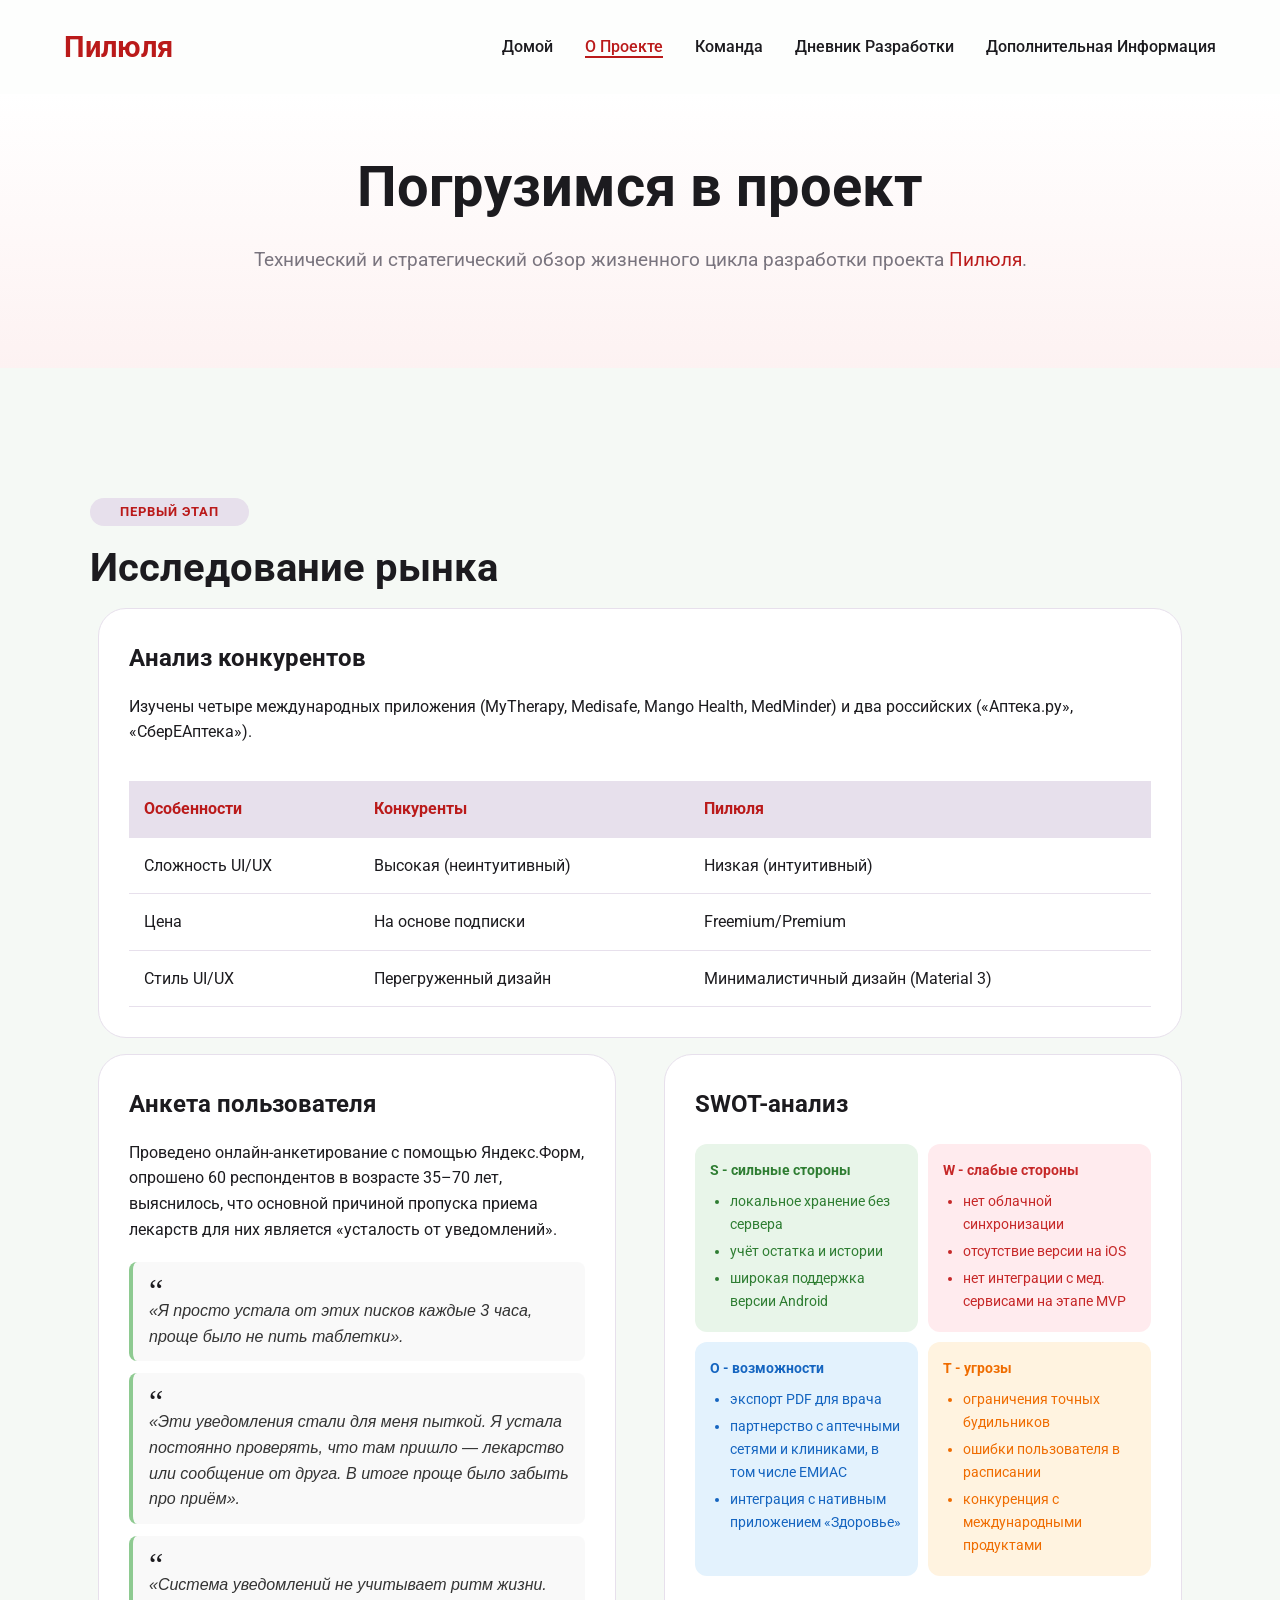
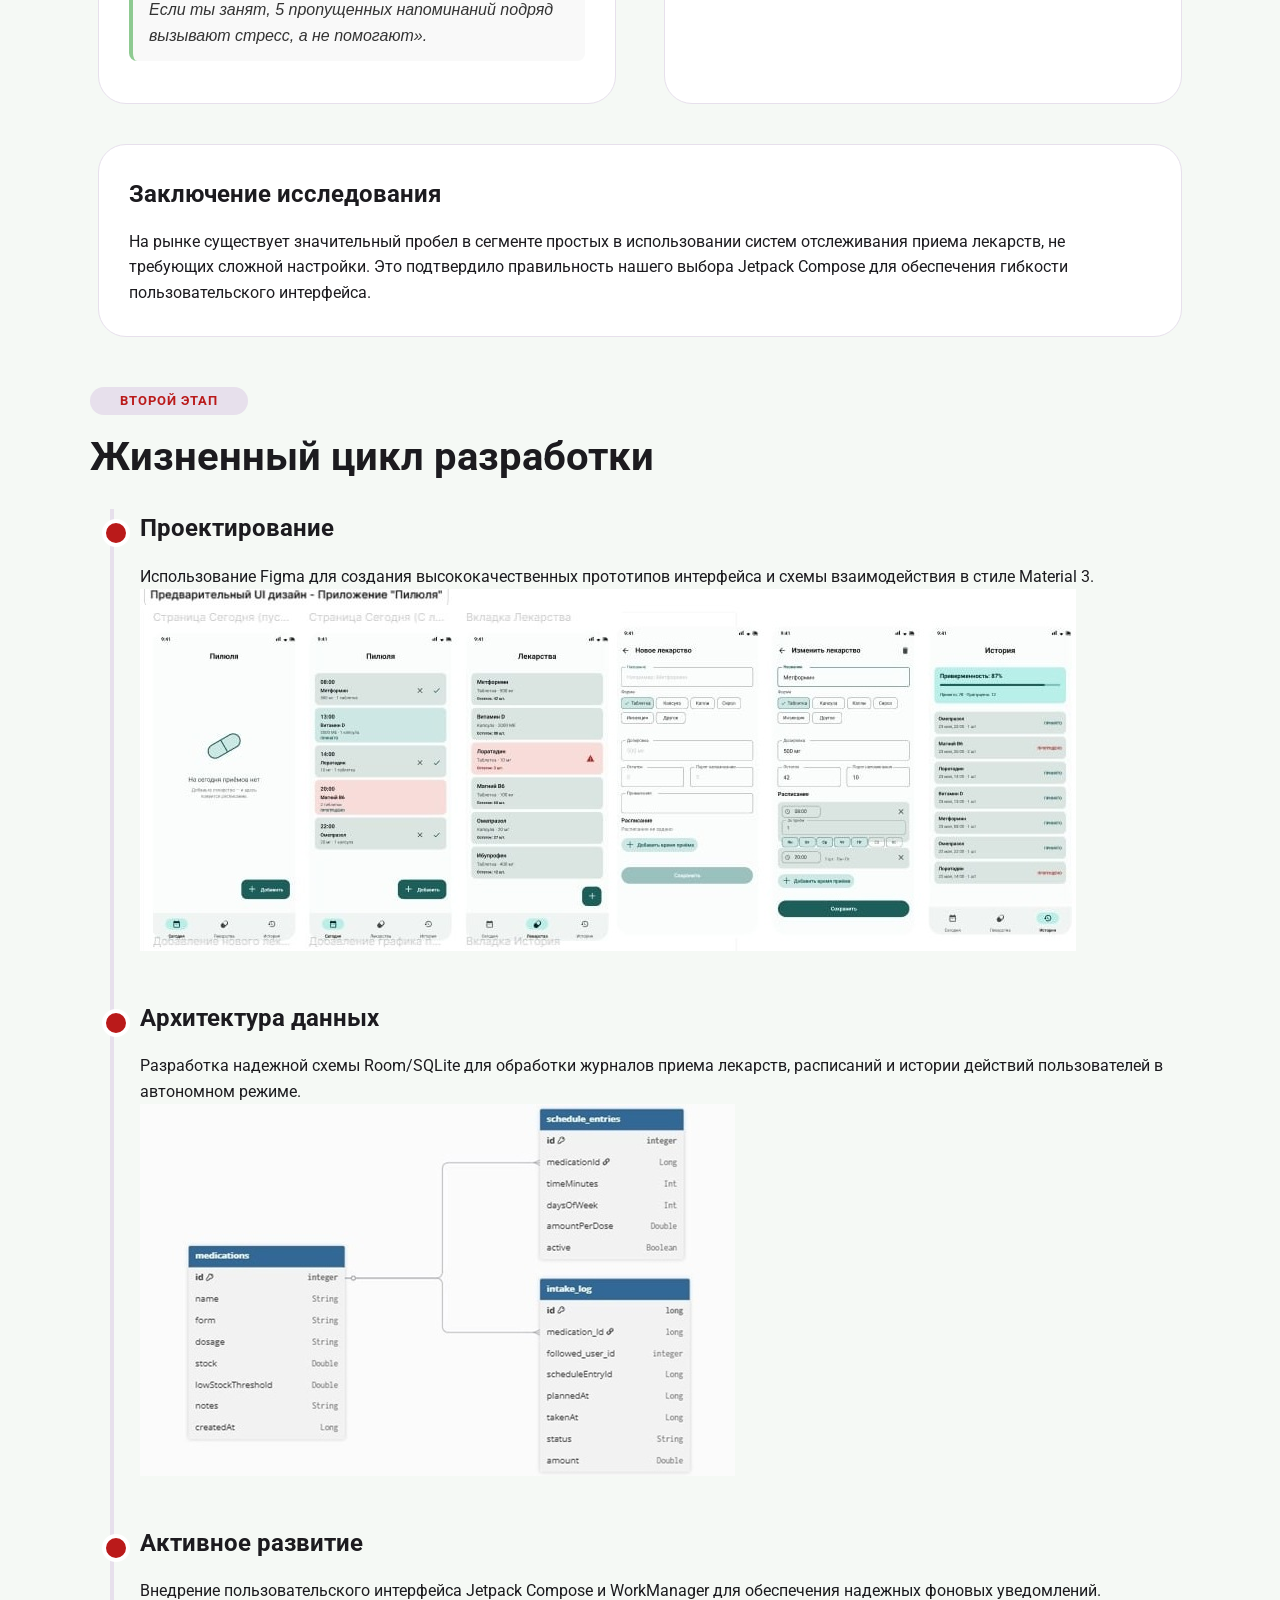
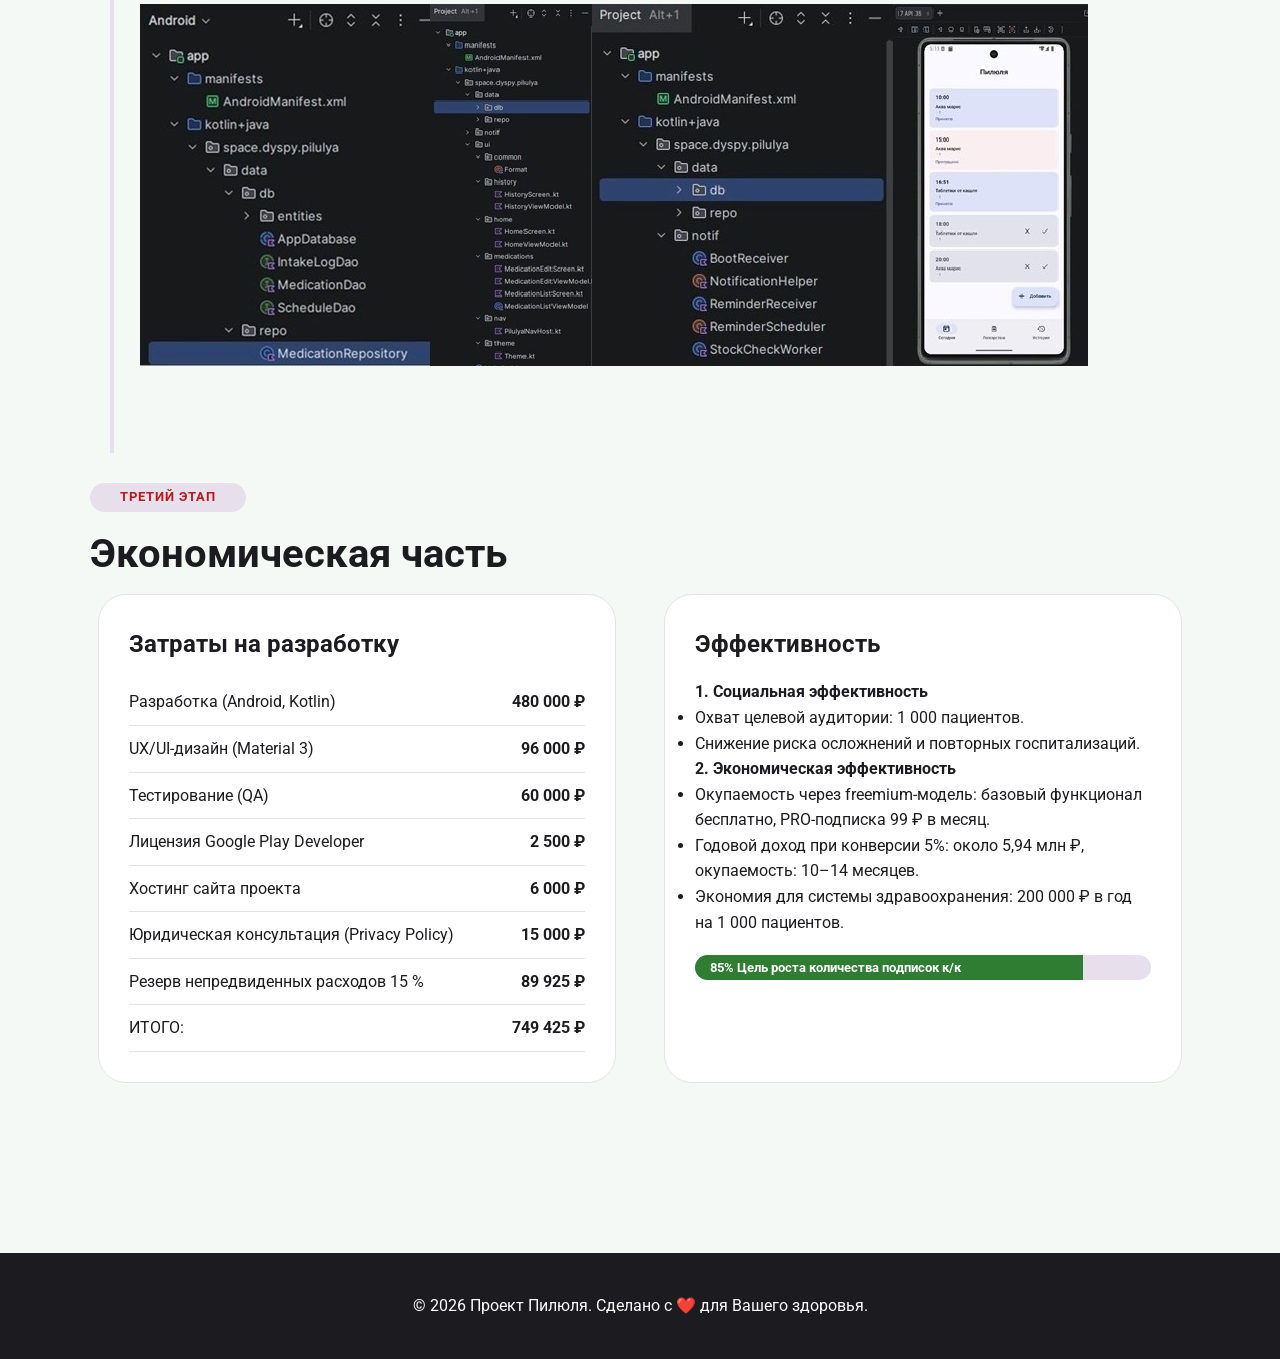
==== commit dd68cfc3: "поправил css и наполнение сайта, сайт готов" ====
--- a/site/about.html
+++ b/site/about.html
@@ -4,7 +4,7 @@
     <meta charset="UTF-8">
     <meta name="viewport" content="width=device-width, initial-scale=1.0">
     <title>About Project | Pilulya</title>
-    <link rel="stylesheet" href="/css/style.css">
+    <link rel="stylesheet" href="/site/css/style.css">
     <link href="https://fonts.googleapis.com/css2?family=Roboto:wght@300;400;500;700&display=swap" rel="stylesheet">
 </head>
 <body>
@@ -12,17 +12,17 @@
     <nav class="navbar">
         <div class="logo"><a href="index.html" style="text-decoration: none; color: var(--md-sys-color-primary);">Пилюля</a></div>
         <ul class="nav-links">
-            <li><a href="/index.html">Домой</a></li>
-            <li><a href="/about.html" class="active">О Проекте</a></li>
-            <li><a href="/team.html">Команда</a></li>
-            <li><a href="/journal.html">Дневник Разработки</a></li>
-            <li><a href="/resources.html">Дополнительная Информация</a></li>
+            <li><a href="/site/index.html">Домой</a></li>
+            <li><a href="/site/about.html" class="active">О Проекте</a></li>
+            <li><a href="/site/team.html">Команда</a></li>
+            <li><a href="/site/journal.html">Дневник Разработки</a></li>
+            <li><a href="/site/resources.html">Дополнительная Информация</a></li>
         </ul>
     </nav>
 
-    <header class="about-hero">
+    <header class="hero">
         <h1>Погрузимся в проект </h1>
-        <p>Технический и стратегический обзор жизненного цикла разработки проекта Пилюля.</p>
+        <p>Технический и стратегический обзор жизненного цикла разработки проекта <span class="text-red">Пилюля</span>.</p>
     </header>
 
     <main class="container section">
@@ -36,7 +36,7 @@
 
             <div class="card full-width">
                 <h3>Анализ конкурентов</h3>
-                <p>Мы проанализировали существующих игроков, таких как *Medisafe* и *MySugr*. Несмотря на свою мощь, они часто страдают от «избытка функций» и высоких абонентских платежей. Pilulya же фокусируется на предельном минимализме.</p>
+                <p>Изучены четыре международных приложения (MyTherapy, Medisafe, Mango Health, MedMinder) и два российских («Аптека.ру», «СберЕАптека»).</p>
                 <div class="comparison-table">
                     <table>
                         <thead>
@@ -47,9 +47,9 @@
                             </tr>
                         </thead>
                         <tbody>
-                            <tr><td>Сложность</td><td>Высокая(неинтуитивная)</td><td>Низкая (интуитивная)</td></tr>
-                            <tr><td>Цена</td><td>На основе подписки</td><td>Фримиум</td></tr>
-                            <tr><td>UI Style</td><td>Перегруженный дизайн</td><td>Минимальный дизайн</td></tr>
+                            <tr><td>Сложность UI/UX</td><td>Высокая (неинтуитивный)</td><td>Низкая (интуитивный)</td></tr>
+                            <tr><td>Цена</td><td>На основе подписки</td><td>Freemium/Premium</td></tr>
+                            <tr><td>Стиль UI/UX</td><td>Перегруженный дизайн</td><td>Минималистичный дизайн (Material 3)</td></tr>
                         </tbody>
                     </table>
                 </div>
@@ -123,7 +123,7 @@
         <!-- РАЗДЕЛ 2: ЭТАПЫ РАЗРАБОТКИ -->
         <section id="development" class="development-section">
             <div class="section-header">
-                <span class="badge">Этап 02</span>
+                <span class="badge">Второй этап</span>
                 <h2>Жизненный цикл разработки</h2>
             </div>
 
@@ -133,9 +133,7 @@
                     <div class="timeline-content">
                         <h3>Проектирование</h3>
                         <p>Использование Figma для создания высококачественных прототипов интерфейса и схемы взаимодействия в стиле Material 3.</p>
-                        <div class="image-placeholder figma-mockup"><img src="img/figma.png" alt="figma"><div>
-                            
-                        </div>
+                        <div class="image-placeholder figma-mockup"><img src="/site/images/figma1.jpg" alt="figma"></div>
                     </div>
                 </div>
 
@@ -144,9 +142,7 @@
                     <div class="timeline-content">
                         <h3>Архитектура данных</h3>
                         <p>Разработка надежной схемы Room/SQLite для обработки журналов приема лекарств, расписаний и истории действий пользователей в автономном режиме.</p>
-                        <div class="image-placeholder db-schema"><img src="img/db.png" alt="figma"><div></div>
-                            
-                        </div>
+                        <div class="image-placeholder db-schema"><img src="/site/images/db1.jpg" alt="database-schema"></div>
                     </div>
                 </div>
 
@@ -155,9 +151,7 @@
                     <div class="timeline-content">
                         <h3>Активное развитие</h3>
                         <p>Внедрение пользовательского интерфейса Jetpack Compose и WorkManager для обеспечения надежных фоновых уведомлений.</p>
-                        <div class="image-placeholder app-screenshot"><img src="img/screenshots1.png" alt="figma"><div></div>
-                            
-                        </div>
+                        <div class="image-placeholder app-screenshot"><img src="/site/images/screenshots1.jpg" alt="dev-screenshots"></div>
                     </div>
                 </div>
             </div>
@@ -166,7 +160,7 @@
         <!-- РАЗДЕЛ 3: ЭКОНОМИЧЕСКАЯ ЖИЗНЕСПОСОБНОСТЬ -->
         <section id="economic" class="economics-section">
             <div class="section-header">
-                <span class="badge">Этап 03</span>
+                <span class="badge">Третий этап</span>
                 <h2>Экономическая часть</h2>
             </div>
 
--- a/site/css/style.css
+++ b/site/css/style.css
@@ -0,0 +1,736 @@
+
+:root {
+    --md-sys-color-primary: #ba1a1a; 
+    --md-sys-color-on-primary: #ffffff;
+    --md-sys-color-secondary: #2e7d32; 
+    --md-sys-color-on-secondary: #ffffff;
+    --md-sys-color-surface: #9bc39618;
+    --md-sys-color-surface-variant: #e7e0ec;
+    --md-sys-color-on-surface: #1c1b1f;
+    --md-sys-color-outline: #79747e;
+    --md-sys-color-error: #ba1a1a;
+    --md-sys-color-success: #4caf50;
+
+    --transition: all 0.3s cubic-bezier(0.4, 0, 0.2, 1);
+}
+
+* {
+    margin: 0;
+    padding: 0;
+    box-sizing: border-box;
+
+}
+
+html {
+    scroll-behavior: smooth;
+}
+
+body {
+    font-family: 'Roboto', sans-serif;
+    background-color: var(--md-sys-color-surface);
+    color: var(--md-sys-color-on-surface);
+    line-height: 1.6;
+}
+
+.container {
+    max-width: 1100px;
+    margin: 0 auto;
+    padding: 0 20px;
+}
+
+
+h1 { font-size: 3.5rem; line-height: 1.2; margin-bottom: 1.5rem; }
+h2 { font-size: 2.5rem; color: var(--md-sys-color-on-surface); }
+h3 { font-size: 1.5rem; margin-bottom: 1rem; }
+.text-red { color: var(--md-sys-color-primary); }
+
+
+.navbar {
+    display: flex;
+    justify-content: space-between;
+    align-items: center;
+    padding: 1.5rem 5%;
+    position: sticky;
+    top: 0;
+    background: rgba(255, 255, 255, 0.8);
+    backdrop-filter: blur(10px);
+    z-index: 1000;
+}
+
+.logo {
+    font-size: 1.8rem;
+    font-weight: 700;
+    color: var(--md-sys-color-primary);
+}
+
+.nav-links {
+    display: flex;
+    list-style: none;
+    gap: 2rem;
+}
+
+.nav-links a {
+    text-decoration: none;
+    color: var(--md-sys-color-on-surface);
+    font-weight: 500;
+    transition: var(--transition);
+}
+
+.nav-links a:hover {
+    color: var(--md-sys-color-secondary);
+}
+
+
+.hero {
+    padding: 60px 5% 60px;
+    text-align: center;
+    background: linear-gradient(180deg, #fff 0%, #fdf2f2 100%);
+
+}
+
+.hero p {
+    font-size: 1.2rem;
+    max-width: 800px;
+    margin: 0 auto 2rem;
+    color: var(--md-sys-color-outline);
+}
+
+
+.btn-primary {
+    background-color: var(--md-sys-color-primary);
+    color: white;
+    padding: 14px 32px;
+    border-radius: 50px; 
+    text-decoration: none;
+    font-weight: 500;
+    display: inline-block;
+    transition: var(--transition);
+}
+
+.btn-primary:hover {
+    transform: translateY(-2px);
+    box-shadow: 0 4px 12px rgba(186, 26, 26, 0.3);
+}
+
+
+.section {
+    padding: 80px 0;
+}
+
+.bg-alt {
+    background-color: #fdfcfc;
+}
+
+.section-header {
+    margin-top: 50px;
+}
+
+.badge {
+    display: inline-block;
+    padding: 4px 30px;
+    border-radius: 20px;
+    background-color: var(--md-sys-color-surface-variant);
+    color: var(--md-sys-color-primary);
+    font-size: 0.8rem;
+    text-transform: uppercase;
+    letter-spacing: 1px;
+    font-weight: 700;
+    margin-bottom: 10px;
+}
+
+
+.card-grid {
+    margin: 1% 20%;
+    justify-content: center;
+    display: grid;
+    grid-template-columns: repeat(auto-fit, minmax(150px, 1fr));
+    gap: 1rem;
+}
+
+.card {
+    margin: 0.5rem;
+    background: white;
+    padding: 30px;
+    border-radius: 28px; 
+    border: 1px solid var(--md-sys-color-surface-variant);
+    transition: var(--transition);
+
+}
+
+.card:hover {
+    border-color: var(--md-sys-color-secondary);
+    transform: translateY(-5px);
+}
+
+.icon {
+    font-size: 2rem;
+    margin-bottom: 1rem;
+}
+
+
+.tech-grid {
+    justify-content: center;
+    display: flex;
+    flex-wrap: wrap;
+    gap: 12px;
+    margin-top: 1%;
+}
+
+.tech-item {
+    background: var(--md-sys-color-surface-variant);
+    padding: 10px 24px;
+    border-radius: 50px;
+    font-weight: 500;
+    color: var(--md-sys-color-on-surface);
+}
+
+
+.screenshot-slider {
+    margin-top: 1%;
+    justify-content: center;
+    display: flex;
+    flex-wrap: wrap;
+    grid-template-columns: repeat(auto-fit, minmax(250px, 1fr));
+    gap: 10rem;
+}
+
+.mockup-card {
+    
+    text-align: center;
+}
+
+.mockup-img {
+    
+    width: 235px;
+    aspect-ratio: 9/18;
+    border-radius: 32px;
+    display: flex;
+    align-items: center;
+    justify-content: center;
+    font-weight: bold;
+    color: var(--md-sys-color-primary);
+    border: 8px solid #2c2c2c;
+    box-shadow: 0 10px 30px rgba(0,0,0,0.1);
+}
+
+
+footer {
+    text-align: center;
+    padding: 40px;
+    background: var(--md-sys-color-on-surface);
+    color: white;
+    margin-top: 50px;
+}
+
+
+@media (max-width: 768px) {
+    h1 { font-size: 2.5rem; }
+    .nav-links { display: none; } 
+}
+
+
+
+.about-hero {
+    padding: 80px 5%;
+    text-align: center;
+    background: var(--md-sys-color-surface-variant);
+}
+
+.about-hero h1 {
+    font-size: 3rem;
+    margin-bottom: 10px;
+}
+
+
+.grid-2 {
+    display: grid;
+    grid-template-columns: repeat(auto-fit, minmax(450px, 1fr));
+    gap: 2rem;
+    margin-bottom: 2rem;
+}
+
+.full-width {
+    grid-column: 1 / -1;
+}
+
+
+.testimonials {
+    margin-top: 20px;
+}
+
+.testimonial {
+    background: #f9f9f9;
+    border-left: 4px solid #6bbb6fbe;;
+    padding: 12px 16px;
+    margin-bottom: 12px;
+    border-radius: 8px;
+    position: relative;
+}
+
+.quote-icon {
+    font-size: 32px;
+    color: 6bbb6fbe;;
+    font-family: serif;
+    line-height: 1;
+    margin-bottom: -16px;
+}
+
+.testimonial p {
+    margin: 8px 0 0 0;
+    font-style: italic;
+    color: #333;
+}
+.comparison-table {
+    overflow-x: auto;
+    margin-top: 20px;
+}
+
+table {
+    width: 100%;
+    border-collapse: collapse;
+    margin-top: 1rem;
+}
+
+th, td {
+    text-align: left;
+    padding: 15px;
+    border-bottom: 1px solid var(--md-sys-color-surface-variant);
+}
+
+th {
+    background-color: var(--md-sys-color-surface-variant);
+    color: var(--md-sys-color-primary);
+}
+
+/* SWOT Analysis */
+.swot-grid {
+    display: grid;
+    grid-template-columns: 1fr 1fr;
+    gap: 10px;
+    margin-top: 20px;
+}
+
+.swot-item {
+    padding: 15px;
+    border-radius: 12px;
+    font-size: 0.9rem;
+}
+.s { background: #e8f5e9; color: #2e7d32; } 
+.w { background: #ffebee; color: #c62828; } 
+.o { background: #e3f2fd; color: #1565c0; } 
+.t { background: #fff3e0; color: #ef6c00; } 
+.swot-item ul {
+    margin: 8px 0 0 0;
+    padding-left: 20px;
+    list-style-type: disc; 
+}
+
+.swot-item li {
+    margin-bottom: 4px;
+}
+
+
+.timeline {
+    position: relative;
+    padding: 20px 0;
+}
+
+.timeline::before {
+    content: '';
+    position: absolute;
+    left: 20px;
+    height: 100%;
+    width: 4px;
+    background: var(--md-sys-color-surface-variant);
+}
+
+.timeline-item {
+    margin-left: 50px;
+    margin-bottom: 40px;
+    position: relative;
+}
+
+.timeline-item::before {
+    content: '';
+    position: absolute;
+    left: -38px;
+    top: 10px;
+    width: 20px;
+    height: 20px;
+    border-radius: 50%;
+    background: var(--md-sys-color-primary);
+    border: 4px solid white;
+}
+
+.image-placeholder figma-mockup {
+    width: 100%;
+    height: 240px;
+    background: #f0f0f0;
+    border: 2px dashed var(--md-sys-color-outline);
+    border-radius: 20px;
+    display: flex;
+    align-items: center;
+    justify-content: center;
+    margin-top: 15px;
+    color: var(--md-sys-color-outline);
+    font-weight: 500;
+}
+.image-placeholder db-schema {
+    width: 100%;
+    height: 240px;
+    background: #f0f0f0;
+    border: 2px dashed var(--md-sys-color-outline);
+    border-radius: 20px;
+    display: flex;
+    align-items: center;
+    justify-content: center;
+    margin-top: 15px;
+    color: var(--md-sys-color-outline);
+    font-weight: 500;
+}
+.image-placeholder app-screenshot {
+    width: 100%;
+    height: 240px;
+    background: #f0f0f0;
+    border: 2px dashed var(--md-sys-color-outline);
+    border-radius: 20px;
+    display: flex;
+    align-items: center;
+    justify-content: center;
+    margin-top: 15px;
+    color: var(--md-sys-color-outline);
+    font-weight: 500;
+}
+.cost-list {
+    list-style: none;
+}
+
+.cost-list li {
+    display: flex;
+    justify-content: space-between;
+    padding: 10px 0;
+    border-bottom: 1px solid var(--md-sys-color-surface-variant);
+}
+
+.progress-bar {
+    background: var(--md-sys-color-surface-variant);
+    height: 25px;
+    border-radius: 50px;
+    margin-top: 20px;
+    overflow: hidden;
+}
+
+.progress-fill {
+    background: var(--md-sys-color-secondary);
+    height: 100%;
+    display: flex;
+    align-items: center;
+    padding-left: 15px;
+    color: white;
+    font-size: 0.8rem;
+    font-weight: bold;
+}
+
+
+@media (max-width: 600px) {
+    .grid-2 { grid-template-columns: 1fr; }
+}
+
+.team-grid {
+    display: grid;
+    grid-template-columns: repeat(auto-fit, minmax(300px, 1fr));
+    gap: 2.5rem;
+    justify-content: center;
+}
+
+.team-card {
+    background: white;
+    border-radius: 32px;
+    padding: 40px 20px;
+    text-align: center;
+    border: 1px solid var(--md-sys-color-surface-variant);
+    transition: var-transition;
+}
+
+.team-card:hover {
+    transform: translateY(-10px);
+    box-shadow: 0 12px 24px rgba(0,0,0,0.05);
+}
+
+.member-avatar {
+    width: 100px;
+    height: 100px;
+    margin: 0 auto 20px;
+    border-radius: 50%;
+    display: flex;
+    align-items: center;
+    justify-content: center;
+    font-weight: 700;
+    font-size: 1.5rem;
+    color: white;
+}
+
+.member-info h3 {
+    margin-bottom: 5px;
+    font-size: 1.4rem;
+}
+
+.member-info p {
+    font-size: 0.95rem;
+    color: var(--md-sys-color-outline);
+    margin-bottom: 20px;
+    min-height: 45px;
+}
+
+
+.role-badge {
+    display: inline-block;
+    padding: 6px 16px;
+    border-radius: 50px;
+    font-size: 0.75rem;
+    text-transform: uppercase;
+    font-weight: 700;
+    letter-spacing: 0.5px;
+    margin-bottom: 15px;
+}
+
+.role-lead { background: #ffebee; color: var(--md-sys-color-primary); }
+.role-tech { background: #e8f5e9; color: var(--md-sys-color-secondary); }
+.role-design { background: #f3e5f5; color: #7b1fa2; }
+.role-finance { background: #fff8e1; color: #ff8f00; }
+
+.social-links {
+    font-size: 0.85rem;
+}
+
+.social-links a {
+    text-decoration: none;
+    color: var(--md-sys-color-primary);
+    font-weight: 500;
+}
+
+.active {
+    border-bottom: 2px solid var(--md-sys-color-primary);
+}
+
+.journal-feed {
+    display: flex;
+    flex-direction: column;
+    gap: 2rem;
+    max-width: 800px;
+    margin: 0 auto;
+}
+
+.journal-post {
+    background: white;
+    border-radius: 28px;
+    padding: 40px;
+    border: 1px solid var(--md-sys-color-surface-variant);
+    display: flex;
+    flex-direction: column;
+    gap: 15px;
+    transition: var(--transition);
+}
+
+.journal-post:hover {
+    border-color: var(--md-sys-color-secondary);
+    box-shadow: 0 8px 24px rgba(0,0,0,0.05);
+}
+
+.post-date {
+    font-size: 0.85rem;
+    font-weight: 700;
+    color: var(--md-sys-color-outline);
+    text-transform: uppercase;
+    letter-spacing: 1px;
+}
+
+.post-content h2 {
+    font-size: 1.8rem;
+    margin-bottom: 15px;
+    line-height: 1.3;
+}
+
+.post-content p {
+    color: var(--md-sys-color-on-surface);
+    font-size: 1.1rem;
+    margin-bottom: 20px;
+}
+
+.tag {
+    display: inline-block;
+    padding: 4px 12px;
+    border-radius: 8px;
+    font-size: 0.75rem;
+    font-weight: 700;
+    text-transform: uppercase;
+    margin-bottom: 10px;
+}
+
+.tag-design { background: #f3e5f5; color: #7b1fa2; }
+.tag-tech { background: #e8f5e9; color: #2e7d32; }
+.tag-launch { background: #ffebee; color: #c62828; }
+
+
+.btn-text {
+    text-decoration: none;
+    color: var(--md-sys-color-primary);
+    font-weight: 700;
+    font-size: 1rem;
+}
+
+.btn-text:hover {
+    text-decoration: underline;
+}
+
+
+.nav-links a.active {
+    color: var(--md-sys-color-primary);
+    border-bottom: 2px solid var(--md-sys-color-primary);
+}
+
+.diagram-placeholder {
+    width: 100%;
+    border-radius: 24px;
+    margin: 10px 0;
+    display: flex;
+    flex-direction: column;
+    align-items: center;
+    justify-content: center;
+    text-align: center;
+    padding: 10px;
+}
+
+.icon-box {
+    font-size: 3rem; 
+    margin-bottom: 10px;
+}
+
+
+/* Общие стили для блока */
+.stats-row {
+    display: flex;
+    flex-wrap: wrap;
+    gap: 20px;
+    justify-content: space-between;
+    margin-top: 30px;
+}
+
+.stat-item {
+    flex: 1;
+    min-width: 200px;
+    padding: 20px;
+    background: #f8f9fa;
+    border-radius: 12px;
+    text-align: center;
+    font-size: 16px;
+    line-height: 1.4;
+    color: #333;
+    box-shadow: 0 2px 4px rgba(0,0,0,0.05);
+}
+
+/* Общие стили для всех процентов */
+.stat-item strong {
+    display: block;
+    font-size: 42px;
+    font-weight: 800;
+    margin-bottom: 12px;
+    line-height: 1.2;
+    letter-spacing: -0.5px;
+}
+.stat-item:first-child strong {
+    color: #3498db;  
+}
+.stat-item:nth-child(2) strong {
+    color: #e67e22; 
+}
+.stat-item:nth-child(3) strong {
+    color: #2ecc71; 
+}
+.stat-item:last-child strong {
+    color: #9b59b6;  
+}
+
+
+
+/* Для адаптива на мобильных */
+@media (max-width: 768px) {
+    .stat-item strong {
+        font-size: 36px;
+    }
+    .stat-item {
+        min-width: 100%;
+    }
+}
+
+.resource-links-section {
+    margin-top: 60px;
+}
+
+.link-list {
+    display: flex;
+    flex-direction: column;
+    gap: 15px;
+}
+
+.resource-link {
+    display: flex;
+    align-items: center;
+    padding: 25px;
+    background: white;
+    text-decoration: none;
+    border-radius: 24px;
+    border: 1px solid var(--md-sys-color-surface-variant);
+    transition: var(--transition);
+}
+
+.resource-link:hover {
+    border-color: var(--md-sys-color-secondary);
+    transform: translateX(10px);
+    background-color: #f9fff9; 
+}
+
+.link-icon {
+    font-size: 1.5rem;
+    margin-right: 20px;
+}
+
+.link-text {
+    flex-grow: 1;
+}
+
+.link-text h3 {
+    font-size: 1.2rem;
+    color: var(--md-sys-color-on-surface);
+    margin-bottom: 5px;
+}
+
+.link-text p {
+    font-size: 0.9rem;
+    color: var(--md-sys-color-outline);
+    margin: 0;
+}
+
+.arrow {
+    font-size: 1.2rem;
+    color: var(--md-sys-color-secondary);
+    opacity: 0;
+    transition: var(--transition);
+}
+
+.resource-link:hover .arrow {
+    opacity: 1;
+}
+
+@media (max-width: 768px) {
+    .resource-link {
+        flex-direction: column;
+        align-items: flex-start;
+    }
+    .arrow {
+        display: none; 
+    }
+    .link-icon {
+        margin-bottom: 15px;
+    }
+}
